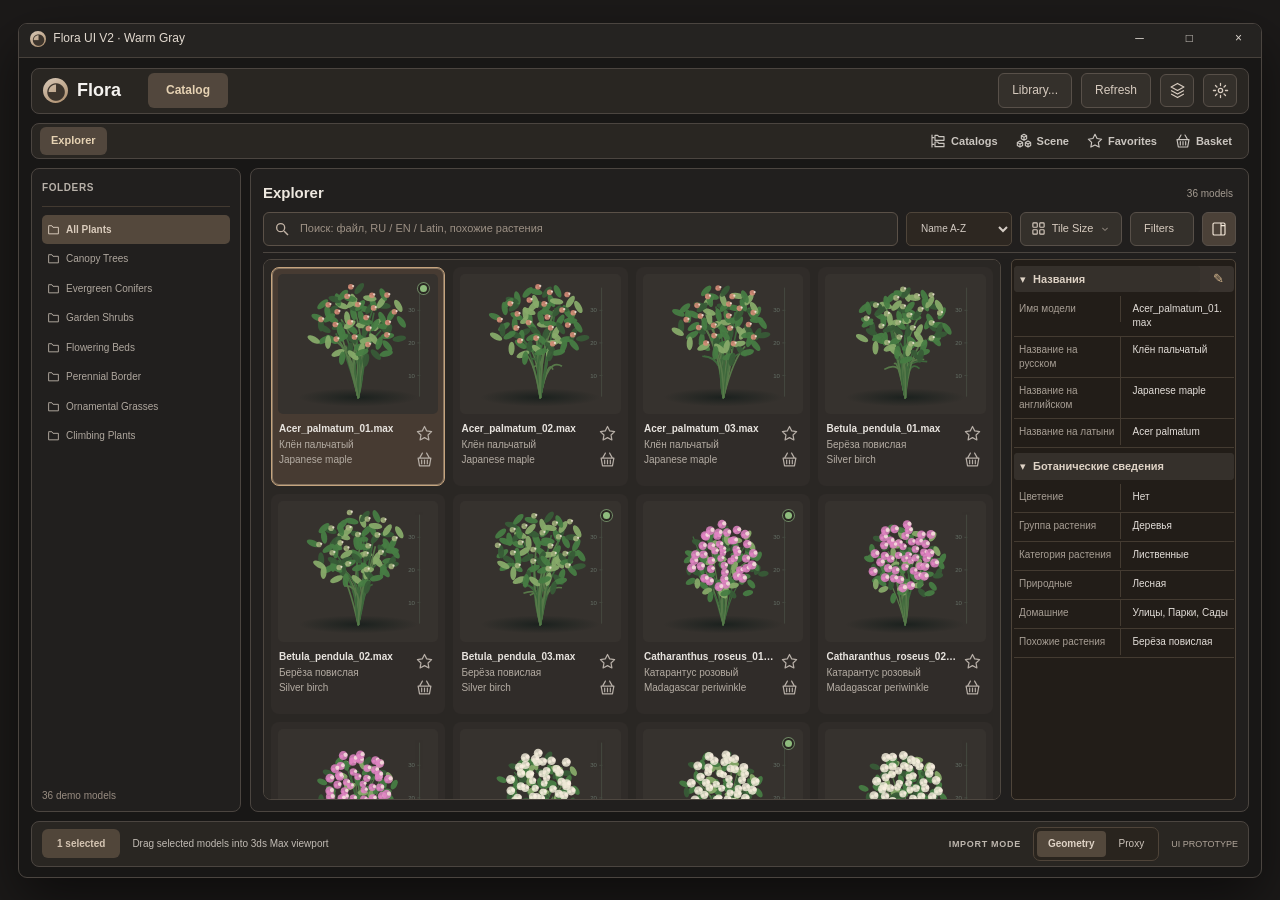
==== flora-ui-warm/index.html @ eb8bcc70 "feat(ui): add separate warm graphite Flora UI mockup" ====
<!doctype html>
<html lang="ru">
<head>
  <meta charset="utf-8">
  <meta name="viewport" content="width=device-width, initial-scale=1">
  <title>Flora UI - Warm Gray</title>
  <meta name="description" content="Flora UI warm graphite and soft taupe theme prototype">
  <link rel="stylesheet" href="./styles.css">
  <script src="./app.js" defer></script>
</head>
<body>
<div class="stage">
  <div class="desktop-window" id="floraApp">
    <div class="os-bar"><span class="logo logo-mini" aria-hidden="true">◕</span> Flora UI V2 · Warm Gray <span class="os-actions">─ &nbsp; □ &nbsp; ×</span></div>
    <div class="application">
      <header class="top-header">
        <span class="logo" aria-hidden="true">◕</span><strong class="brand-title">Flora</strong>
        <nav class="workspace-nav" aria-label="Application workspace">
          <button type="button" class="workspace-tab active" data-workspace="catalog">Catalog</button>
        </nav>
        <span class="fill"></span>
        <button class="toolbar-button" type="button" id="libraryButton">Library...</button>
        <button class="toolbar-button" type="button" id="refreshButton">Refresh</button>
        <a href="./material-manager.html" target="flora-material-manager" title="Material Manager - open separate window" aria-label="Open Material Manager" class="toolbar-button icon-button manager-link" id="managerButton">
          <svg viewBox="0 0 24 24" width="17" height="17" fill="none" stroke="currentColor" stroke-width="1.7" stroke-linejoin="round"><path d="m12 2 9 5-9 5-9-5zM3 12l9 5 9-5M3 17l9 5 9-5"/></svg>
        </a>
        <button class="toolbar-button icon-button" type="button" title="Settings" aria-label="Open settings" id="settingsButton">
          <svg viewBox="0 0 24 24" width="17" height="17" fill="none" stroke="currentColor" stroke-width="1.8" stroke-linecap="round"><circle cx="12" cy="12" r="3"/><path d="M12 2v3m0 14v3M2 12h3m14 0h3M4.9 4.9 7 7m10 10 2.1 2.1M19.1 4.9 17 7M7 17l-2.1 2.1"/></svg>
        </button>
        <span class="app-version">3ds Max 2026 · Corona 14</span>
      </header>

      <section id="catalogWorkspace" class="workspace-container">
        <nav class="catalog-nav" aria-label="Разделы библиотеки">
 <div id="catalogTabs" class="catalog-tabs"></div><span class="fill"></span>
 <div class="catalog-actions" aria-label="Разделы Flora">
 <div class="catalogs-dropdown" id="catalogsDropdown"><button type="button" class="catalog-tab icon-nav catalogs-trigger" id="catalogsButton" title="Catalogs" aria-label="Catalogs" aria-expanded="false" aria-haspopup="true"><svg viewBox="0 0 24 24" aria-hidden="true"><path d="M3 3v18M3 7h3M3 17h3"/><path d="M7.5 3.5h4l1.8 2H21v5.5H7.5z"/><path d="M7.5 13.5h4l1.8 2H21v5H7.5z"/></svg><span class="nav-label">Catalogs</span></button><div id="catalogsMenu" class="catalogs-menu" hidden role="menu"></div></div>
 <button type="button" class="catalog-tab icon-nav" data-catalog="scene" title="Scene" aria-label="Scene"><svg viewBox="0 0 24 24" aria-hidden="true"><path d="m12 2 4 2.25v4.5L12 11 8 8.75v-4.5L12 2Z M8 4.25 12 6.5l4-2.25 M12 6.5V11"/><path d="m6 12 4 2.25v4.5L6 21l-4-2.25v-4.5L6 12Z M2 14.25 6 16.5l4-2.25 M6 16.5V21"/><path d="m18 12 4 2.25v4.5L18 21l-4-2.25v-4.5L18 12Z M14 14.25l4 2.25 4-2.25 M18 16.5V21"/></svg><span class="nav-label">Scene</span></button>
 <button type="button" class="catalog-tab icon-nav" data-catalog="favorites" title="Favorites" aria-label="Favorites"><svg viewBox="0 0 24 24" aria-hidden="true"><path d="m12 2 3.1 6.28 6.94 1.01-5.02 4.9 1.18 6.92L12 17.84l-6.2 3.27 1.18-6.92-5.02-4.9 6.94-1.01z"/></svg><span class="nav-label">Favorites</span></button>
 <button type="button" class="catalog-tab icon-nav" data-catalog="basket" title="Basket" aria-label="Basket"><svg viewBox="0 0 24 24" aria-hidden="true"><path d="m5 10 4-7m10 7-4-7M3 10h18l-2 11H5L3 10Z"/><path d="M8 13v5m4-5v5m4-5v5"/></svg><span class="nav-label">Basket</span><span id="navBasketCount" class="icon-count" hidden></span></button>
 </div></nav></nav>
        <main class="catalog-body" id="catalogBody">
          <aside class="sidebar">
            <div class="sidebar-heading" id="sidebarHeading">FOLDERS</div>
            <div id="sidebarContent" class="sidebar-content" role="tree"></div>
            <div id="sidebarFooter" class="sidebar-footer">36 demo models</div>
          </aside>
          <section class="library-area">
            <div class="content-heading"><div><h1 id="collectionTitle">Explorer</h1><p id="collectionPath" hidden></p></div><div class="content-actions"><button id="explorerInfoButton" type="button" class="toolbar-button" hidden>Import Descriptions</button><div id="explorerInfoStatus" class="explorer-info-status" hidden></div><div id="contentTag" class="content-tag" hidden>Curated collection · concept</div><span id="modelCount" class="model-count">36 models</span></div></div>
            <div id="collectionDescription" class="composition-intro" hidden></div>
            <div class="search-toolbar">
              <div class="search-holder"><svg viewBox="0 0 24 24" width="16" height="16" fill="none" stroke="currentColor" stroke-width="2"><circle cx="10" cy="10" r="6"/><path d="m15 15 6 6"/></svg><input id="modelSearch" type="search" placeholder="Поиск: файл, RU / EN / Latin, похожие растения" autocomplete="off" aria-label="Search plant models"></div>
              <select id="sortSelect" aria-label="Sort models"><option value="asc">Name A-Z</option><option value="desc">Name Z-A</option></select>
              <button type="button" class="toolbar-button tile-trigger" id="tileSizeButton" title="Tile Size" aria-label="Tile Size" aria-haspopup="dialog" aria-controls="tileSizePopover" aria-expanded="false"><svg viewBox="0 0 24 24" aria-hidden="true"><rect x="3" y="3" width="7" height="7" rx="1.2"/><rect x="14" y="3" width="7" height="7" rx="1.2"/><rect x="3" y="14" width="7" height="7" rx="1.2"/><rect x="14" y="14" width="7" height="7" rx="1.2"/></svg><span>Tile Size</span><svg viewBox="0 0 24 24" aria-hidden="true"><path d="m7 10 5 5 5-5"/></svg></button>
              <button id="filterButton" type="button" class="toolbar-button filter-trigger" aria-expanded="false">Filters <span id="filterCount"></span></button>
              <button id="propertyPanelButton" type="button" class="toolbar-button icon-button active" title="Show or hide Properties" aria-label="Show or hide Properties" aria-pressed="true"><svg viewBox="0 0 24 24" width="16" height="16" fill="none" stroke="currentColor" stroke-width="1.7"><rect x="3" y="3" width="18" height="18" rx="2"/><path d="M15 3v18M15 7h6"/></svg></button>
            </div>
            <div id="filterPanel" class="filter-panel" hidden aria-label="Фильтры растений">
              <div class="filter-header"><strong>Фильтры</strong><span id="filterPanelCount" class="filter-active-count" hidden></span><span class="fill"></span><button type="button" id="resetFilters" class="toolbar-button">Сбросить</button></div>
              <div id="filterScroll" class="filter-scroll" tabindex="0" aria-label="Прокручиваемые фильтры">
                <div class="filter-content">
                  <div class="filter-controls">
                    <label>Группа растения<select id="filterGroup"><option value="">Все группы</option></select></label>
                    <label>Категория растения<select id="filterCategory" disabled><option value="">Сначала выберите группу</option></select></label>
                    <fieldset class="filter-flowering"><legend>Цветение</legend><div class="filter-segments" id="filterFlowerSegments">
                      <button type="button" data-flowering="" class="active" aria-pressed="true">Все</button>
                      <button type="button" data-flowering="Да" aria-pressed="false">Да</button>
                      <button type="button" data-flowering="Нет" aria-pressed="false">Нет</button>
                    </div></fieldset>
                    <div class="filter-height"><div class="filter-field-label">Высота, см <small>позже</small></div><div class="filter-height-fields"><input id="filterMinHeight" type="number" min="0" placeholder="От" aria-label="Высота от" disabled><input id="filterMaxHeight" type="number" min="0" placeholder="До" aria-label="Высота до" disabled></div></div>
                  </div>
                  <section class="filter-environment" aria-label="Фильтрация по среде">
                    <div class="filter-section-heading"><strong>Среда</strong></div>
                    <div class="filter-environment-controls">
                      <label>Тип среды<select id="filterEnvironment">
                        <option value="">Все среды</option>
                        <option value="Природные">Природные</option>
                        <option value="Домашние">Домашние</option>
                      </select></label>
                      <label>Категория среды<select id="filterEnvironmentCategory" disabled>
                        <option value="">Сначала выберите тип среды</option>
                      </select></label>
                    </div>
                  </section>
                </div>
              </div>
            </div>
            <div class="results-shell" id="resultsShell">
              <div id="modelGrid" class="model-grid" role="list" aria-label="Plant models"></div>
              <aside id="propertiesPanel" class="properties-panel" aria-label="Properties">
                <div id="propertiesResize" class="properties-resize" role="separator" aria-label="Resize Properties" tabindex="0" aria-orientation="vertical"></div>
                <div id="propertyRows" class="property-rows"><p class="empty-property">Select a model or thematic collection to inspect its properties.</p></div>
              </aside>
            </div>
          </section>
        </main>
        <footer class="statusbar" id="catalogFooter">
          <span class="selected-pill" id="selectionCount">0 selected</span><span id="statusHint">Drag selected models into 3ds Max viewport</span>
          <span class="fill"></span><span class="footer-label">IMPORT MODE</span>
          <div class="segmented" id="proxyControls" role="group" aria-label="Import Mode"><button type="button" data-proxy="Geometry" class="active">Geometry</button><button type="button" data-proxy="Proxy">Proxy</button></div>
          <span class="prototype-note">UI PROTOTYPE</span>
        </footer>
      <section id="basketWorkspace" class="basket-workspace" hidden aria-labelledby="basketHeading">
        <div class="basket-top">
          <div>
            <div class="basket-eyebrow">FLORA / CATALOG</div>
            <h1 id="basketHeading">Import Basket <span id="basketCount" class="basket-heading-count">0 plants</span></h1>
            <p>Collect models from Explorer, Favorites and installed catalogs. Import uses the existing Flora workflow in 3ds Max.</p>
          </div>
          <button type="button" class="toolbar-button" id="basketClear">Clear Basket</button>
        </div>
        <div class="basket-toolbar">
          <div class="basket-toolbar-info"><strong id="basketSummary">0 models in basket</strong><span>Checked models will participate in the batch import</span></div>
          <button type="button" class="toolbar-button tile-trigger" id="basketTileSizeButton" title="Tile Size" aria-label="Tile Size" aria-haspopup="dialog" aria-controls="tileSizePopover" aria-expanded="false"><svg viewBox="0 0 24 24" aria-hidden="true"><rect x="3" y="3" width="7" height="7" rx="1.2"/><rect x="14" y="3" width="7" height="7" rx="1.2"/><rect x="3" y="14" width="7" height="7" rx="1.2"/><rect x="14" y="14" width="7" height="7" rx="1.2"/></svg><span>Tile Size</span><svg viewBox="0 0 24 24" aria-hidden="true"><path d="m7 10 5 5 5-5"/></svg></button>
        </div>
        <div id="basketGrid" class="basket-grid" role="list" aria-label="Models in import basket"></div>
        <footer class="statusbar basket-footer">
          <span class="selected-pill" id="basketSelectedCount">0 checked</span>
          <span class="basket-footer-hint">Merge or Corona Proxy · origin (0, 0, 0) · original source names</span>
          <span class="fill"></span>
          <span class="footer-label">IMPORT MODE</span><div class="segmented" id="basketProxyControls" role="group" aria-label="Basket Import Mode"><button type="button" data-proxy="Geometry" class="active">Geometry</button><button type="button" data-proxy="Proxy">Proxy</button></div>
          <span class="basket-demo-label">UI PROTOTYPE</span>
          <button id="basketImport" type="button" class="primary" disabled>Import</button>
        </footer>
      </section>
      </section>

    </div>
  </div>
</div>

<div id="modalBackdrop" class="modal-backdrop" hidden>
  <div class="modal" role="dialog" aria-modal="true" aria-labelledby="modalTitle">
    <div class="modal-header"><h2 id="modalTitle">Settings</h2><button type="button" id="closeModal" class="close-button" aria-label="Close">×</button></div>
    <div id="modalBody"></div>
    <div class="modal-footer"><button id="modalCancel" class="toolbar-button">Cancel</button><button id="modalConfirm" class="primary">Done</button></div>
  </div>
</div>

<div id="tileSizePopover" class="tile-size-popover" role="dialog" aria-label="Tile Size" hidden>
 <div class="tile-popover-heading"><label for="tileSize">Tile Size</label><output id="tileSizeValue" for="tileSize">176 px</output></div>
 <input id="tileSize" type="range" min="136" max="260" step="2" value="176" aria-label="Размер карточек, крайнее положение: Table View">
 <div class="tile-popover-hint">Последнее положение - Table View</div>
</div>
<div id="plantContextMenu" class="plant-context-menu" role="menu" hidden>
  <button type="button" id="contextAddBasket" role="menuitem">Add to Basket</button>
  <button type="button" id="contextSelectModel" role="menuitem">Select Model</button>
</div>
<div class="toast" id="toast" role="status" aria-live="polite" hidden></div>
</body>
</html>
---- flora-ui-warm/styles.css ----
:root{font-family:Inter,"Segoe UI",Arial,sans-serif;font-synthesis:none;color-scheme:dark;color:#e4dfd9;background:#252422;font-size:12px;--bg:#1a1918;--surface:#252321;--surface2:#2c2926;--surface3:#36312c;--border:#4b443e;--border2:#63584e;--text:#eee8e0;--muted:#b0a59a;--muted2:#887f76;--green:#d6b88f;--selected:#574a3d;--hover:#403832;--red:#df8d82;--amber:#d9bc90}
*{box-sizing:border-box}html,body{margin:0;min-height:100%;}button,input,select{font:inherit}button{cursor:pointer}button:focus-visible,input:focus-visible,select:focus-visible,a:focus-visible{outline:2px solid #d6b88f;outline-offset:2px}a{color:inherit;text-decoration:none}[hidden]{display:none!important}
.stage{min-height:100vh;display:flex;align-items:center;justify-content:center;padding:18px;background:#262524}.desktop-window{width:min(100%,1475px);height:min(93vh,940px);min-height:725px;border:1px solid #453f39;border-radius:9px;background:#171615;display:flex;flex-direction:column;overflow:hidden;box-shadow:0 22px 55px #0008}.os-bar{flex:0 0 34px;background:#2c2620;padding:7px 11px;color:#e7e4e1;border-bottom:1px solid #3b3631;font-size:12px}.logo{height:25px;width:25px;flex:0 0 25px;border-radius:50%;display:grid;place-items:center;background:linear-gradient(150deg,#d7c8b7,#ad8e6c);color:#3c342c;font-weight:900;font-size:23px;line-height:1}.logo-mini{display:inline-grid;width:16px;height:16px;font-size:15px;vertical-align:middle;margin-right:4px}.os-actions{float:right;letter-spacing:8px;color:#dbd5ce}
.application{flex:1;min-height:0;padding:10px 12px;display:flex;flex-direction:column;gap:9px}.top-header,.catalog-nav,.statusbar{border:1px solid var(--border);border-radius:8px;background:#272420;display:flex;align-items:center}.top-header{height:46px;flex:0 0 46px;padding:6px 11px;gap:9px}.brand-title{font-size:18px;color:#f4f2ef;font-weight:700}.workspace-nav{display:flex;align-items:center;gap:4px;margin-left:18px}.workspace-tab{border:1px solid transparent;color:#a89f95;padding:8px 17px;border-radius:6px;background:transparent;font-weight:600}.workspace-tab.active{background:#383028;color:#d2c2b0}.workspace-tab:hover{background:#443b32}.future-dot{display:inline-block;height:5px;width:5px;border-radius:50%;background:#b99f83;vertical-align:middle;margin-left:4px}.fill{flex:1}.toolbar-button{border:1px solid var(--border);border-radius:6px;background:#2c2620;color:#c8c2bb;padding:8px 13px;display:inline-flex;align-items:center;justify-content:center;gap:6px;white-space:nowrap}.toolbar-button:hover{background:#40382f;color:#ece5de}.icon-button{width:34px;height:33px;padding:6px}.manager-link{color:#d3c3b1}.toolbar-button.active{background:#453c32;color:#d5c6b5}.app-version{font-size:10px;color:#988c81;white-space:nowrap;margin-left:2px}
.workspace-container{display:flex;flex:1;flex-direction:column;min-height:0;gap:9px}.catalog-nav{flex:0 0 40px;padding:4px 8px;gap:6px}.catalog-tabs{display:flex;align-items:center;gap:4px;overflow-x:auto}.catalog-tab{border:0;background:transparent;color:#c4beb7;padding:9px 15px;border-radius:6px;white-space:nowrap}.catalog-tab.active{background:#574a3d;color:#e3d8cc;font-weight:700}.catalog-tab:hover{background:#433a31}.catalog-tab .catalog-close{margin-left:9px;color:#9c9186;font-size:11px}.catalog-body{display:grid;grid-template-columns:198px minmax(0,1fr);gap:9px;min-height:0;flex:1}.sidebar,.library-area{background:#221f1d;border:1px solid var(--border);border-radius:8px;min-height:0}.sidebar{display:flex;flex-direction:column;padding:13px 10px 10px;overflow:hidden}.sidebar-heading{font-size:10px;letter-spacing:.6px;font-weight:650;color:#b8b1a9;padding:0 0 13px;border-bottom:1px solid #433a31}.sidebar-content{overflow-y:auto;flex:1;min-height:0;padding:8px 0}.sidebar-footer{font-size:10px;color:#988c81;white-space:nowrap;text-overflow:ellipsis;overflow:hidden;padding-top:9px}.tree-item{background:transparent;border:0;width:100%;display:flex;align-items:center;gap:6px;text-align:left;padding:8px 5px;color:#afa79e;border-radius:5px;min-width:0}.tree-item .tree-name{min-width:0;overflow:hidden;white-space:nowrap;text-overflow:ellipsis;font-size:10px}.tree-item svg{flex:0 0 13px}.tree-item .twisty{color:#aaa197;width:9px;flex-shrink:0}.tree-item.active{background:#54483c;color:#d9cbbc;font-weight:700}.tree-item:hover{background:#3d352c}.tree-item.child{padding-left:19px}.tree-item.category{font-size:11px}.tree-item.category.child{padding-left:21px}.sidebar-section-button{width:100%;border:1px solid #544c44;background:#302a23;border-radius:5px;color:#d4c4b2;padding:8px 9px;margin:7px 0;text-align:left}.sidebar-section-button:hover{background:#463d33}
.library-area{min-width:0;display:flex;flex-direction:column;padding:14px 12px 11px;overflow:hidden;gap:10px}.content-heading{display:flex;align-items:center;justify-content:space-between;gap:15px}.content-heading h1{font-size:18px;color:var(--text);margin:0 0 5px;line-height:1.4}.content-heading p{font-size:10px;color:#9d9388;margin:0;overflow:hidden;white-space:nowrap;text-overflow:ellipsis}.content-tag{font-size:10px;border:1px solid #595149;color:#cbb8a3;background:#2d2721;padding:6px 10px;border-radius:5px;white-space:nowrap}
.search-toolbar{display:flex;gap:8px;align-items:center;padding-bottom:10px;border-bottom:1px solid #433a30}.search-holder{background:#2e2821;border:1px solid #51463a;border-radius:6px;display:flex;align-items:center;gap:8px;color:#918578;flex:1;padding:0 10px;min-width:0;height:36px}.search-holder input{background:transparent;border:0;outline:none;color:#e6e1dc;flex:1;width:100%;min-width:0;font-size:11px}.search-holder input::placeholder{color:#8c7f72}select,input[type=number]{border:1px solid #4f453a;background:#2d2721;color:#d4ccc4;border-radius:5px;padding:9px 10px;font-size:11px;outline:none}.search-toolbar select{width:130px;flex-shrink:0;height:36px}.model-count{font-size:10px;color:#aaa097;white-space:nowrap;padding:0 3px}
.results-shell{display:grid;grid-template-columns:minmax(0,1fr) 171px;gap:10px;min-height:0;flex:1}.model-grid{min-width:0;min-height:0;overflow-y:auto;padding:1px 5px 6px 1px;display:grid;grid-template-columns:repeat(auto-fill,minmax(155px,1fr));align-content:start;grid-auto-rows:max-content;gap:8px}.model-card{display:flex;flex-direction:column;min-width:0;background:#302c28;border:1px solid #4f4439;border-radius:8px;padding:6px;cursor:pointer;user-select:none}.model-card:hover{border-color:#93806b;background:#39322a}.model-card.selected{background:#483e34;border-color:#c0a88e;box-shadow:inset 0 0 0 1px #847360}.plant-image{width:100%;aspect-ratio:1.14;background:radial-gradient(ellipse at 48% 78%,#3a352f,#302d29 69%);border-radius:5px;overflow:hidden;display:flex;align-items:center;justify-content:center}.plant-image svg{height:100%;width:100%}.card-caption{display:flex;align-items:center;gap:3px;min-height:33px;padding:5px 1px 0}.card-name{font-size:10px;font-weight:650;color:#e8e4df;overflow:hidden;text-overflow:ellipsis;white-space:nowrap;flex:1}.star-button{border:0;background:none;color:#aaa197;padding:2px 3px;font-size:20px;line-height:1}.star-button:hover,.star-button.active{color:#cebba7}
.properties-panel{border-left:1px solid #443b32;padding:0 0 0 1px;min-width:0;overflow:auto}.property-rows{padding:7px}.property-row{display:flex;justify-content:space-between;gap:8px;font-size:10px;padding:7px 3px;border-bottom:1px solid #433a30}.property-row span:first-child{color:#9c9186}.property-row span:last-child{color:#e7ded5;text-align:right;overflow-wrap:anywhere}.empty-property{font-size:10px;color:#8a7e71;padding:5px 2px;line-height:1.7}
.statusbar{flex:0 0 41px;padding:5px 10px;gap:12px;font-size:10px;color:#c2bcb5}.selected-pill{background:#51463a;color:#d5c5b3;border-radius:6px;font-weight:750;padding:9px 15px;white-space:nowrap}.footer-label{font-size:9px;letter-spacing:.7px;color:#bdb6ae;font-weight:700}.segmented{border:1px solid #4f4439;border-radius:7px;background:#29241e;display:flex;gap:2px;padding:3px}.segmented button{background:transparent;color:#cec5bc;border:0;border-radius:4px;padding:6px 11px;font-size:10px}.segmented button.active{background:#53483c;color:#dfd3c6;font-weight:700}.ready{color:#c6b099;white-space:nowrap}.live-dot{display:inline-block;width:7px;height:7px;border-radius:50%;background:#c4ae96;box-shadow:0 0 6px #c6b0999a;margin-right:5px}
.empty-state{display:grid;place-items:center;color:#a79e94;min-height:240px;grid-column:1/-1;font-size:12px;text-align:center;padding:25px}
.primary{border:1px solid #7e6d5b;border-radius:6px;color:#eae2da;background:#51473e;font-weight:700;padding:10px 15px}.primary:hover{filter:brightness(1.14)}
.modal-backdrop{position:fixed;inset:0;background:#060504c7;display:grid;place-items:center;z-index:200;padding:15px}.modal{width:min(480px,95vw);max-height:85vh;overflow:auto;background:#241f1a;border:1px solid #7a6f64;border-radius:10px;box-shadow:0 22px 55px #000b;padding:19px;color:#e6e2dd}.modal-header{display:flex;justify-content:space-between;align-items:center;border-bottom:1px solid #584c3f;padding-bottom:13px}.modal-header h2{margin:0;font-size:17px}.close-button{border:0;color:#e8e4df;background:transparent;font-size:22px}.modal-body-section{padding:16px 0;border-bottom:1px solid #463d33}.modal-body-section h3{margin:0 0 11px;font-size:13px}.modal-body-section p{font-size:11px;color:#b3aba2;line-height:1.65}.modal-body-section label{display:flex;align-items:center;gap:10px;line-height:1.5}.modal-body-section input[type=checkbox]{accent-color:#c4ae97}.modal-body-section input:not([type=checkbox]),.modal-body-section select{width:100%;padding:10px;background:#312b24}.modal-footer{display:flex;justify-content:flex-end;gap:8px;padding-top:16px}.modal-meta{color:#a59583;display:block;margin-top:10px;font-size:10px}.toast{position:fixed;bottom:26px;right:24px;z-index:300;min-width:260px;max-width:420px;padding:12px 18px;color:#ebe4dc;background:#3e362d;border:1px solid #9c8a76;border-radius:8px;box-shadow:0 12px 28px #000a;font-size:12px}
::-webkit-scrollbar{width:8px;height:7px}::-webkit-scrollbar-track{background:#221d18}::-webkit-scrollbar-thumb{background:#645b52;border-radius:8px;border:1px solid #40382f}
@media(max-width:1100px){.model-grid{grid-template-columns:repeat(auto-fill,minmax(135px,1fr))}.results-shell{grid-template-columns:minmax(0,1fr) 125px}.catalog-body{grid-template-columns:160px minmax(0,1fr)}.app-version{font-size:9px}}
@media(max-width:790px){.stage{padding:0}.desktop-window{height:100vh;min-height:620px;border-radius:0}.application{padding:7px}.workspace-nav{margin-left:6px}.workspace-tab{padding:7px}.app-version{display:none}.top-header{gap:5px;padding:5px}.toolbar-button{padding:7px}.catalog-body{grid-template-columns:136px minmax(0,1fr);gap:6px}.results-shell{grid-template-columns:1fr}.properties-panel{display:none}.model-grid{grid-template-columns:repeat(auto-fill,minmax(135px,1fr))}.catalog-nav{padding:3px}.library-area{padding:10px}.future-label{white-space:normal}}
@media(max-width:540px){.sidebar{display:none}.catalog-body{grid-template-columns:1fr}.top-header .toolbar-button:not(.icon-button){font-size:0;width:33px;height:33px}.top-header #libraryButton:after{content:'L';font-size:12px}.top-header #refreshButton:after{content:'↻';font-size:15px}.statusbar #statusHint,.footer-label{display:none}.catalog-nav{gap:2px}.catalog-tab{padding:8px}.model-grid{grid-template-columns:repeat(2,minmax(0,1fr))}.model-count{display:none}.search-toolbar select{width:90px}.brand-title{font-size:15px}.workspace-tab{font-size:10px;padding:6px}}


/* Flora Import Basket - same flat surfaces and proportions as the Catalog. */
[hidden]{display:none!important}
.content-actions{display:flex;align-items:center;justify-content:flex-end;gap:8px;flex-wrap:wrap}
.explorer-info-status{font-size:9px;color:#b3a597;max-width:180px;overflow:hidden;text-overflow:ellipsis;white-space:nowrap}
.basket-tab-count{display:inline-grid;place-items:center;margin-left:7px;min-width:18px;height:18px;padding:0 4px;border-radius:4px;background:#42392f;color:#cfbda9;font-size:10px;font-weight:700}
.catalog-tab.active .basket-tab-count{background:#3c342c;color:#e8dfd6}
.model-card{position:relative}
.basket-add-button{position:absolute;top:12px;right:12px;z-index:1;width:27px;height:27px;display:grid;place-items:center;border:1px solid #6c6359;border-radius:5px;background:#352e26;color:#e2d7cc;cursor:pointer;opacity:0;transition:opacity .12s ease,background .12s ease}
.model-card:hover .basket-add-button,.model-card:focus-within .basket-add-button,.basket-add-button.is-added{opacity:1}
.basket-add-button:hover,.basket-add-button:focus-visible{background:#52473b;color:#f3efeb}
.basket-add-button.is-added{color:#ccb9a4}
.model-grid.list-view .basket-add-button{position:static;order:5;flex:0 0 27px;opacity:1;margin-left:3px}
.plant-context-menu{position:fixed;z-index:240;min-width:192px;padding:4px;border:1px solid #625950;border-radius:7px;background:#26211b;box-shadow:0 8px 20px #0007}
.plant-context-menu button{width:100%;border:0;background:transparent;color:#e7ddd3;text-align:left;padding:10px 12px;border-radius:4px;font-size:11px;cursor:pointer}
.plant-context-menu button:hover{background:#463c32}
.basket-workspace{display:flex;flex:1;flex-direction:column;min-height:0;gap:9px}
.basket-top{display:flex;align-items:center;justify-content:space-between;gap:14px;padding:17px 18px 15px;background:#221f1d;border:1px solid var(--border);border-radius:8px}
.basket-eyebrow{font-size:9px;letter-spacing:1.1px;color:#a79e94;margin-bottom:7px}
.basket-top h1{font-size:19px;font-weight:700;color:#e8e4e0;margin:0 0 5px}
.basket-heading-count{font-size:11px;font-weight:500;color:#b2a495;margin-left:9px}
.basket-top p{font-size:11px;color:#a79d93;margin:0;line-height:1.5}
.basket-toolbar{display:flex;align-items:center;justify-content:space-between;gap:15px;background:#201c17;border:1px solid var(--border);border-radius:8px;padding:11px 15px}
.basket-toolbar-info{display:flex;flex-direction:column;gap:3px}
.basket-toolbar-info strong{font-weight:650;font-size:12px;color:#e7ddd3}
.basket-toolbar-info span{font-size:10px;color:#a89e94}
.basket-size-control{display:flex;align-items:center;gap:11px;font-size:11px;color:#c2bcb5;white-space:nowrap}
.basket-size-control input[type=range]{width:130px;accent-color:#c2ab93;cursor:pointer}
.basket-size-control output{font-size:10px;color:#bfb3a7;min-width:39px;text-align:right}
.basket-grid{--basket-card-size:176px;flex:1;min-height:0;overflow:auto;align-content:start;display:grid;grid-template-columns:repeat(auto-fill,minmax(min(100%,var(--basket-card-size)),1fr));grid-auto-rows:max-content;gap:10px;padding:12px;background:#1f1b17;border:1px solid var(--border);border-radius:8px}
.basket-card{min-width:0;background:#302c28;border:1px solid #4f4439;border-radius:8px;padding:7px}
.basket-card:hover{border-color:#877b6f}
.basket-preview{position:relative;aspect-ratio:1.14;display:flex;align-items:center;justify-content:center;overflow:hidden;border-radius:5px;background:radial-gradient(ellipse at 48% 78%,#3a352f,#302d29 69%)}
.basket-preview svg{width:100%;height:100%}
.basket-check{position:absolute;top:7px;left:7px;display:flex;align-items:center;gap:4px;background:#29231ded;border:1px solid #5d554c;border-radius:5px;padding:5px 6px;color:#ece5dd;font-size:10px;cursor:pointer}
.basket-check input{width:14px;height:14px;margin:0;accent-color:#c2ab93}
.basket-remove{position:absolute;top:7px;right:7px;border:1px solid #615950;width:25px;height:25px;background:#29231de8;border-radius:5px;color:#c9bfb5;font-size:20px;line-height:18px;cursor:pointer}
.basket-remove:hover{background:#4a4035;color:#f1d7d1;border-color:#7e6d5b}
.basket-card-title{padding:8px 2px 0;color:#eae2d9;font-weight:650;font-size:10px;white-space:nowrap;overflow:hidden;text-overflow:ellipsis}
.basket-card-description{padding:4px 2px 3px;color:#a89f95;font-size:10px;white-space:nowrap;overflow:hidden;text-overflow:ellipsis}
.basket-empty{grid-column:1/-1;justify-self:center;align-self:center;max-width:390px;text-align:center;color:#ada49a;padding:40px 12px}
.basket-empty strong{font-size:16px;color:#dcd6cf}
.basket-empty p{font-size:11px;line-height:1.7}
.basket-footer{padding:8px 11px;min-height:49px;gap:10px}
.basket-footer-hint{font-size:10px;color:#aaa197}
.basket-demo-label{font-size:9px;color:#a39280;letter-spacing:.5px}
button:disabled{opacity:.43;cursor:not-allowed}
@media(max-width:790px){
 .basket-top{padding:13px}
 .basket-toolbar{flex-wrap:wrap}
 .basket-grid{grid-template-columns:repeat(auto-fill,minmax(min(100%,var(--basket-card-size)),1fr))}
 .basket-footer-hint{display:none}
}
@media(max-width:540px){
 .basket-size-control{width:100%;justify-content:space-between}
 .basket-size-control input[type=range]{width:95px}
 .basket-top h1{font-size:16px}
 .basket-demo-label{display:none}
 .content-actions{gap:4px}
 #explorerInfoButton{font-size:10px;padding:7px}
}


/* Flora UI v2 – new capabilities, original dark flat design language preserved. */
.catalog-nav{overflow:visible;position:relative;z-index:22}
.catalog-tabs{min-width:0;flex:0 1 auto}
.catalogs-dropdown{position:relative;flex:0 0 auto}
.catalogs-trigger{display:flex;align-items:center;gap:7px;border:1px solid transparent}
.catalogs-trigger.active{color:#dbcdbe;background:#574a3d}
.catalog-selected-name{font-size:9px;font-weight:500;color:#dbcdbe;max-width:115px;overflow:hidden;text-overflow:ellipsis;white-space:nowrap}
.catalogs-menu{position:absolute;top:calc(100% + 7px);left:0;width:232px;z-index:60;padding:5px;background:#27221d;border:1px solid #584c40;border-radius:8px;box-shadow:0 10px 24px #0008;max-height:min(390px,64vh);overflow-y:auto}
.catalog-menu-heading{font-size:9px;letter-spacing:.9px;color:#a69d93;padding:11px 10px 9px}
.catalog-menu-item,.catalog-menu-add{display:flex;align-items:center;gap:9px;width:100%;padding:10px 11px;border:0;border-radius:5px;background:transparent;color:#ccc7c1;text-align:left;font-size:11px}
.catalog-menu-item:hover,.catalog-menu-add:hover{background:#41382f}
.catalog-menu-item.active{background:#4e4439;color:#e5dcd2}
.catalog-menu-dot{width:8px;height:8px;border-radius:50%;background:#83776b;border:1px solid #b6a89a}
.catalog-menu-item.active .catalog-menu-dot{background:#cdbba7}
.catalog-menu-divider{height:1px;background:#4d4237;margin:5px 4px}
.catalog-menu-add{color:#d7c9b9;font-weight:650}
.catalog-tabs::-webkit-scrollbar{height:3px}
.theme-section{font-weight:650;color:#c7c1bb}
.theme-composition{padding-left:24px;color:#bbb4ac;min-height:30px}
.theme-composition-mark{color:#ad9e8d;font-size:13px;width:13px}
.theme-composition.active{color:#e8dfd5}
.role-heading{grid-column:1/-1;display:flex;align-items:center;gap:12px;font-size:10px;font-weight:700;letter-spacing:1px;color:#cec5bb;border-bottom:1px solid #4c4237;padding:12px 2px 9px;margin-top:7px}
.role-heading:first-child{margin-top:0}
.role-heading span{font-size:10px;font-weight:450;letter-spacing:0;color:#978c80}
.content-heading>div:first-child{flex:1;min-width:0}
.content-heading h1{white-space:normal;overflow-wrap:anywhere}
.content-heading p{white-space:nowrap;max-width:100%}
.content-actions{flex:0 0 auto;max-width:54%;min-width:0}

/* FloraAtlas filters: compact, width-responsive layout and independent vertical scroll. */
.filter-trigger{font-size:11px}
#filterCount{color:#dbcec0;font-weight:700}
.filter-panel{container-type:inline-size;display:flex;flex-direction:column;flex:0 1 auto;min-height:0;max-height:var(--filter-max-height,320px);overflow:hidden;border:1px solid #53483c;background:#29231d;border-radius:7px;padding:9px 10px 7px}
.filter-header{display:flex;flex:0 0 auto;align-items:center;gap:8px;min-height:28px;padding:0 0 7px}
.filter-header strong{font-size:11px;color:#ebe7e3}
.filter-header button{padding:5px 9px;font-size:10px}
.filter-active-count{background:#51463b;color:#daccbd;padding:3px 7px;border-radius:20px;font-size:10px;font-weight:700}
.filter-scroll{overflow-x:hidden;overflow-y:auto;overscroll-behavior:contain;scrollbar-gutter:stable;min-height:0;flex:1;outline-offset:-2px}
.filter-content{max-width:860px;padding:2px 6px 5px 0}
.filter-controls{display:grid;grid-template-columns:repeat(4,minmax(0,190px));gap:10px;margin-bottom:11px;max-width:820px}
.filter-controls label,.filter-height,.filter-flowering,.filter-environment-controls label{display:flex;flex-direction:column;gap:5px;min-width:0;color:#c8bdb2;font-size:10px}
.filter-controls select,.filter-controls input,.filter-environment-controls select{height:30px;min-width:0;width:100%;padding:5px 7px;background:#292521;border:1px solid #4f453a;color:#e0dbd5;border-radius:5px;font-size:10px}
.filter-controls input:disabled{opacity:.5;cursor:not-allowed}
.filter-flowering{border:0;padding:0;margin:0;min-inline-size:0}
.filter-flowering legend{margin:0 0 5px;padding:0;color:#c8bdb2;font-size:10px}
.filter-segments{display:flex;align-items:stretch;min-width:0;width:100%;background:#27221c;border:1px solid #52473b;border-radius:5px;padding:2px;gap:2px;height:30px}
.filter-segments button{flex:1;min-width:0;padding:3px 4px;border:1px solid transparent;background:transparent;color:#cdc8c2;border-radius:4px;font-size:10px}
.filter-segments button.active{border-color:#b4987b;background:#4a4036;color:#e0d4c7}
.filter-field-label{min-height:12px}
.filter-field-label small{font-size:9px;color:#a0958a;font-weight:400;margin-left:4px}
.filter-height-fields{display:flex;gap:5px;min-width:0}
.filter-height-fields input{width:50%}
.filter-environment{border-top:1px solid #4f453a;padding-top:11px}
.filter-section-heading{display:flex;align-items:center;gap:9px;margin-bottom:9px;color:#e4dfd9;font-size:11px}
.filter-environment-controls{display:grid;grid-template-columns:repeat(2,minmax(0,195px));gap:10px;max-width:400px}
.filter-controls select:disabled,.filter-environment-controls select:disabled{opacity:.48;cursor:not-allowed;background:#221d18;color:#a0958a}
@container (max-width:840px){.filter-controls{grid-template-columns:repeat(2,minmax(0,195px))}}
@container (max-width:470px){.filter-controls,.filter-environment-controls{grid-template-columns:minmax(0,1fr)}.filter-content{max-width:100%}}

/* Adjustable Properties without adding material depth to buttons. */
.results-shell{grid-template-columns:minmax(0,1fr) var(--properties-width,240px);min-width:0}
.properties-panel{position:relative;min-width:170px;display:flex;flex-direction:column;overflow:hidden}
.properties-resize{position:absolute;z-index:9;width:10px;left:0;top:0;bottom:0;cursor:col-resize;touch-action:none;transform:translateX(-4px)}
.properties-resize:hover,.properties-resize:focus-visible{background:#a9998844;outline:none}
.property-rows{overflow:auto;min-height:0;flex:1;padding:0 7px 9px}
.property-group{margin-bottom:7px}
.property-group-title{display:flex;align-items:center;gap:7px;width:100%;text-align:left;border:0;background:#35302b;color:#d8cabb;font-weight:700;font-size:10px;border-radius:4px;padding:9px 6px;margin-bottom:4px}
.property-group-title:hover{background:#443b31}
.property-row{display:grid;grid-template-columns:minmax(0,41%) minmax(0,1fr);gap:6px;align-items:start;line-height:1.5;padding:7px 5px;min-height:26px}
.property-row>span{overflow-wrap:anywhere;white-space:normal;min-width:0}
.property-row>span:first-child{color:#a1978d}
.property-row>span:last-child{color:#d5cdc5;text-align:left}
.property-missing{font-style:normal;color:#93877a}
.property-tags{display:flex;flex-wrap:wrap;gap:4px}
.property-tag{padding:3px 5px;border:1px solid #5f5244;color:#d5c5b3;background:#373028;border-radius:4px;font-size:9px;max-width:100%;overflow-wrap:anywhere}
.property-special{padding:7px 4px}
.property-special-name{font-size:10px;color:#cdc3b9;font-weight:650;margin:0 0 8px}
.similar-plant-block{display:flex;flex-direction:column;gap:6px}
.similar-plant-item{width:100%;background:#322c25;border:1px solid #564a3e;display:flex;align-items:center;text-align:left;border-radius:5px;color:#d6cec6;gap:8px;padding:5px;font-size:10px;min-width:0}
.similar-plant-item:hover{background:#483e34}
.similar-plant-item svg{width:34px;height:35px;flex:0 0 34px;border-radius:4px;background:#37322d}
.similar-plant-item span{overflow-wrap:anywhere;min-width:0}
.property-hint{font-size:9px;color:#9a8f83;line-height:1.5;margin:7px 4px 11px}
.composition-properties .property-group-title{cursor:default}
@media(max-width:1100px){.results-shell{grid-template-columns:minmax(0,1fr) min(27%,var(--properties-width,240px))}}
@media(max-width:790px){
 .results-shell{grid-template-columns:1fr;grid-template-rows:minmax(200px,1fr) minmax(170px,220px)}
 .properties-panel{display:flex!important;min-width:0}
 .properties-resize{display:none}
 .model-grid{min-height:0}
 
 .catalog-selected-name{max-width:70px}
 .catalogs-menu{left:auto;right:0}
}
@media(max-width:540px){
 .catalog-tabs{gap:0}
 .catalog-tab{padding:7px 9px;font-size:10px}
 .catalogs-trigger{font-size:10px;gap:4px}
 .catalog-selected-name{display:none}
 
 
 
 .search-toolbar{flex-wrap:wrap}
 .search-holder{min-width:145px}
 
 .content-heading{align-items:flex-start;flex-wrap:wrap}
 .content-actions{max-width:100%}
}

.composition-intro{font-size:10px;color:#b7afa6;background:#2c2620;border:1px solid #4f453a;border-radius:6px;padding:8px 10px;line-height:1.5}
.composition-intro strong{color:#dfd3c6}
.composition-intro span{color:#a3998e}

.description-status{border:1px solid #5e5144;color:#d8cabb;background:#352e27;border-radius:5px;font-size:9px;line-height:1.4;padding:7px;margin:6px 0 11px}
.description-status.missing{border-color:#504942;color:#bbaea0;background:#2b2824}


/* Installed Flora 1.0.0.26 visual proportions (prototype only). */
.desktop-window{width:min(100%,1680px);height:min(95vh,1000px);min-height:400px}
.top-header .app-version{display:none}
.catalog-body{grid-template-columns:clamp(180px,16.4vw,235px) minmax(0,1fr)}
.library-area{padding:11px 10px 9px;gap:7px}
.content-heading h1{font-size:16px;margin:0 0 4px}
.content-actions{display:flex;align-items:center;gap:7px}
.model-count{font-size:10px;color:#a59c92;white-space:nowrap}
.search-toolbar{padding-bottom:2px;gap:6px}
.search-holder,.search-toolbar select{height:32px}
.search-toolbar select{width:106px}
.model-grid{grid-template-columns:repeat(auto-fill,minmax(min(100%,215px),1fr));gap:6px}
.results-shell{grid-template-columns:minmax(0,1fr) var(--properties-width,225px);gap:7px}
.properties-panel{border:1px solid #4f453a;border-radius:5px;background:#221d18;min-width:170px}
.property-rows{padding:0 1px 8px}
.property-group{margin-bottom:5px}
.property-group-title{padding:6px;color:#ded2c5}
.property-row{display:grid;grid-template-columns:minmax(0,49%) minmax(0,51%);gap:0;border-bottom:1px solid #443b31;padding:0;min-height:29px}
.property-row>span{padding:6px 5px;font-size:10px;line-height:1.35}
.property-row>span:first-child{border-right:1px solid #443b31;color:#a79e94}
.property-row>span:last-child{color:#e3ded9}
.property-row .property-tags{gap:3px}
.property-tag{border:0;background:transparent;font-size:10px;color:#e3ded9;padding:0}
.similar-plain{font-size:10px;color:#e5dbd1;line-height:1.4;overflow-wrap:anywhere}
.library-area.properties-hidden .results-shell{grid-template-columns:minmax(0,1fr)}
.library-area.properties-hidden .properties-panel{display:none}
@media (max-height:620px){.application{gap:5px}.top-header{height:38px;flex-basis:38px}.catalog-nav{flex-basis:34px}.library-area{gap:5px}.catalog-body{gap:6px}.statusbar{flex-basis:34px}}
@media(max-width:790px){.results-shell{grid-template-columns:minmax(0,1fr) var(--properties-width,225px);grid-template-rows:minmax(0,1fr)}}
@media(max-width:540px){.catalog-body{grid-template-columns:1fr}.sidebar{display:none}.results-shell{grid-template-columns:minmax(0,1fr) 170px}.model-grid{grid-template-columns:repeat(auto-fill,minmax(min(100%,165px),1fr))}}

/* Flora UI V2: shared card scale, nine-column Table View and fixed Properties. */
.tile-size-control{display:flex;align-items:center;gap:6px;white-space:nowrap;color:#c0b5a9;font-size:10px;min-width:150px}
.tile-size-control input[type=range]{width:83px;min-width:42px;accent-color:#d6b88f;cursor:pointer}
.tile-size-control output{min-width:36px;font-size:10px;text-align:right;color:#dccfc2}
.model-grid{grid-template-columns:repeat(auto-fill,minmax(176px,1fr));gap:6px;overflow:auto;align-content:start}
.model-card{min-width:0;align-self:start}
.card-caption{min-height:29px}
.card-secondary{display:block;max-width:100%;padding:1px 2px 3px;color:#b0a79e;font-size:10px;line-height:1.3;white-space:nowrap;overflow:hidden;text-overflow:ellipsis}
.model-grid.table-mode{display:block;overflow:auto;padding:0;background:#211d18;border:1px solid #4f4439;border-radius:5px}
.flora-table{table-layout:fixed;border-collapse:collapse;font-size:10px;min-width:100%;color:#e5dbd1}
.flora-table th,.flora-table td{position:relative;border-bottom:1px solid #493f35;border-right:1px solid #40382f;padding:8px 9px;text-align:left;overflow:hidden;text-overflow:ellipsis;white-space:nowrap}
.flora-table th{position:sticky;top:0;z-index:3;background:#342d26;color:#cdc4bb;padding:0}
.flora-table th>button{display:block;width:100%;min-height:33px;padding:8px 12px 8px 8px;text-align:left;color:inherit;border:0;background:transparent;cursor:pointer;white-space:nowrap;overflow:hidden;text-overflow:ellipsis}
.flora-table th>button:hover{background:#433a31}
.flora-table tbody tr{cursor:pointer}
.flora-table tbody tr:hover{background:#393129}
.flora-table tbody tr.selected{background:#4f453a;outline:1px solid #b39677;outline-offset:-1px}
.flora-table td:first-child{color:#ece5dd;font-weight:650}
.flora-table td .table-cell-value{display:block;overflow:hidden;text-overflow:ellipsis;white-space:nowrap}
.flora-table td:first-child .table-cell-value{padding-right:47px}
.table-actions{position:absolute;right:4px;top:2px;display:flex;align-items:center;gap:2px}
.table-actions button{border:0;background:transparent;color:#d3c3b1;font-size:14px;padding:5px;line-height:1}
.table-actions button:hover{color:#e9e0d7}
.table-resize{position:absolute;right:0;top:0;bottom:0;width:7px;cursor:col-resize;touch-action:none}
.table-resize:hover{background:#a1907da0}
.properties-panel .property-rows{padding-top:6px}
.settings-actions{display:flex;flex-wrap:wrap;gap:7px}
.settings-actions .toolbar-button{font-size:10px;padding:7px}
.danger-button{border-color:#796958;color:#e7cbc5}
.font-settings{margin-top:10px;color:#bfb3a7}
.basket-grid.basket-table-view{display:block;overflow:auto}
.basket-table{width:max-content}
.basket-table td label{display:flex;align-items:center;gap:7px;min-width:0}
.basket-table td label span{min-width:0;overflow:hidden;text-overflow:ellipsis}
.basket-table input{accent-color:#d6b88f}
.basket-remove-table{border:0;background:transparent;color:#d5bbb5;padding:1px 5px}
@media(max-width:1000px){.search-toolbar{flex-wrap:wrap}.tile-size-control{order:2;flex:1 1 135px}.search-holder{flex:2 1 220px}}
@media(max-width:600px){.tile-size-control{min-width:0;flex:1 1 130px}.model-grid:not(.table-mode){padding-right:3px}.flora-table{font-size:10px}}


/* Flora UI V2 | 20.10.2026 - flat, responsive workspace. */
.catalog-actions{display:flex;align-items:center;gap:5px;flex:0 0 auto}
.catalog-actions .catalog-tab.icon-nav{height:32px;width:36px;padding:6px;display:inline-flex;align-items:center;justify-content:center;position:relative;border:1px solid transparent;border-radius:6px}
.icon-nav svg{width:17px;height:17px;fill:none;stroke:currentColor;stroke-width:1.8;stroke-linecap:round;stroke-linejoin:round;flex-shrink:0}
.icon-nav:hover,.icon-nav:focus-visible{background:var(--hover)}
.icon-nav.active{background:var(--selected);border-color:var(--border2);color:var(--green)}
.icon-count{position:absolute;right:-4px;top:-4px;min-width:15px;height:15px;line-height:15px;background:var(--selected);border:1px solid var(--border2);font-size:9px;text-align:center;border-radius:8px}
.catalog-nav{min-width:0}.catalog-tabs{overflow:visible;flex:0 0 auto}
.catalog-nav .fill{min-width:4px}
.catalogs-trigger{gap:0}.catalogs-menu{right:0;left:auto;min-width:215px}
.filter-panel{background:#302c28;width:100%;max-width:none;min-width:0}
.filter-content{width:100%;max-width:none;min-width:0}
.filter-controls{grid-template-columns:repeat(4,minmax(0,1fr));max-width:none}
.filter-environment-controls{max-width:none}
.search-holder{min-width:0;flex:1 1 auto}
.results-shell{min-width:0}
.model-grid{border:1px solid var(--border);border-radius:8px;background:var(--surface);padding:7px;min-width:0}
.model-card{border:1px solid transparent}
.model-card.selected{border-color:var(--green)}
.plant-image,.basket-preview{background:#302d29}
.model-grid.table-mode{padding:0}
.scene-sidebar-note{padding:11px;color:var(--muted);line-height:1.6}
.scene-sidebar-note strong{color:var(--text);font-size:12px}.scene-sidebar-note p{margin:9px 0}
.scene-node-count{color:var(--green);font-size:10px;padding:4px 2px}
.missing-preview{color:var(--muted);font-size:11px;border:1px dashed var(--border2);padding:22px 10px;border-radius:6px}
.property-heading{display:flex;align-items:center;gap:3px;background:#35302b;border-radius:4px;margin-bottom:4px}
.property-heading .property-group-title{margin:0;flex:1;min-width:0}
.property-edit-actions{display:flex;align-items:center;gap:2px;padding:0 4px}
.property-edit-actions button{border:1px solid transparent;background:transparent;color:var(--green);font-size:13px;border-radius:4px;width:23px;height:23px;padding:0}
.property-edit-actions button:hover{border-color:var(--border2);background:var(--selected)}
.property-edit-field{min-width:0;width:100%;border:1px solid var(--border2);background:#292521;color:var(--text);border-radius:4px;padding:5px;font-size:10px}
.property-row:has(.property-edit-field){align-items:center}
.property-row:has(.property-edit-field)>span:first-child{flex:0 0 42%}
.property-row .property-edit-field{flex:1}
.prototype-note{font-size:9px;color:var(--muted);white-space:nowrap}
#basketProxyControls{flex-shrink:0}
.modal-body-section input:not([type="checkbox"]){max-width:100%;background:#292521;border:1px solid var(--border2);color:var(--text);border-radius:5px;padding:7px}
@container (max-width:660px){.filter-controls{grid-template-columns:repeat(2,minmax(0,1fr))}}
@container (max-width:360px){.filter-controls{grid-template-columns:minmax(0,1fr)}.filter-environment-controls{grid-template-columns:minmax(0,1fr)}}
@media(max-width:540px){.catalog-actions{gap:2px}.catalog-actions .catalog-tab.icon-nav{width:31px;height:31px}.catalog-tabs .catalog-tab{padding:8px 11px}.prototype-note{display:none}.basket-footer .footer-label{display:none}}


/* Flora UI V2 approved corrections | pass 2 */
/* Consistent navigation and spacing without changing the dark-green palette. */
:root{font-family:Inter,"Segoe UI",Arial,sans-serif}
button,input,select,textarea{font-family:inherit}
button,select,input{line-height:1.35}
.catalog-nav{flex:0 0 62px;min-height:62px;padding:5px 10px;gap:8px;align-items:center}
.catalog-tabs{align-items:center;flex:0 0 auto;overflow:visible}
.catalog-tabs .catalog-tab{min-height:32px;padding:7px 14px;font-size:11px;font-weight:650;line-height:1.2}
.catalog-actions{display:flex;align-items:center;justify-content:flex-end;gap:5px;min-width:0;flex:0 0 auto}
.catalogs-dropdown{flex:0 0 auto;position:relative}
.catalog-actions .catalog-tab.icon-nav{display:flex;flex-direction:column;align-items:center;justify-content:center;gap:3px;width:69px;height:52px;padding:5px 4px 4px;border-radius:6px;font-size:10px;font-weight:550;line-height:1.1;text-align:center;color:#cbc6c0;border:1px solid transparent;white-space:nowrap}
.catalog-actions .catalog-tab.icon-nav svg{width:21px;height:21px;fill:none;stroke:currentColor;stroke-width:1.7;stroke-linecap:round;stroke-linejoin:round;flex:none}
.catalog-actions .catalog-tab.icon-nav .nav-label{display:block;font-size:10px;line-height:12px;font-weight:550;letter-spacing:0}
.catalog-actions .catalog-tab.icon-nav:hover{background:var(--hover);color:var(--text)}
.catalog-actions .catalog-tab.icon-nav.active{background:var(--selected);border-color:var(--border2);color:#e8dfd6}
.catalog-actions .icon-count{right:1px;top:1px;font-weight:700}
.catalogs-menu{left:auto;right:0;top:calc(100% + 5px)}
/* Search and results separation. */
.library-area{padding:12px 12px 11px;gap:10px;min-width:0}
.content-heading{gap:12px;min-height:37px;align-items:center}
.content-heading h1{font-size:15px;line-height:1.3;margin:0 0 5px;font-weight:680}
.content-heading p{font-size:10px;line-height:1.4}
.content-actions{gap:8px}
.search-toolbar{display:flex;align-items:center;gap:8px;flex-wrap:wrap;padding:0 0 13px;margin:0 0 2px;border-bottom:1px solid var(--border);min-width:0}
.search-holder{height:34px;min-width:130px;flex:1 1 230px;padding:0 10px;gap:8px}
.search-holder input{font-size:11px}
.search-toolbar select{height:34px;flex:0 0 106px;font-size:10px}
.search-toolbar .toolbar-button{height:34px;flex-shrink:0;font-size:11px}
.search-toolbar .icon-button{min-width:34px}
/* Exactly one popup slider (two triggers never visible together). */
.tile-trigger{display:inline-flex;align-items:center;justify-content:center;gap:6px;min-width:102px;padding:5px 9px;white-space:nowrap;font-size:10px}
.tile-trigger svg{width:15px;height:15px;fill:none;stroke:currentColor;stroke-width:1.8;stroke-linecap:round;stroke-linejoin:round;flex:none}
.tile-trigger svg:last-child{width:12px;height:12px;opacity:.8}
.tile-trigger[aria-expanded="true"]{border-color:var(--green);background:var(--selected);color:var(--text)}
.tile-size-popover{position:fixed;left:0;top:0;z-index:310;width:232px;padding:13px 14px 11px;border:1px solid var(--border2);border-radius:8px;background:#302c28;box-shadow:0 10px 25px #0008}
.tile-popover-heading{display:flex;align-items:center;justify-content:space-between;gap:8px;font-size:11px;color:var(--text);font-weight:650}
.tile-popover-heading output{color:var(--green);font-variant-numeric:tabular-nums;white-space:nowrap}
.tile-size-popover input[type=range]{display:block;width:100%;margin:12px 0 8px;accent-color:var(--green);cursor:pointer}
.tile-popover-hint{font-size:10px;line-height:1.4;color:var(--muted)}
/* Card actions below preview; scene presence in previous + location only. */
.filter-panel{margin:0 0 2px;padding:10px 11px 8px}
.results-shell{gap:10px;min-height:0}
.model-grid{padding:7px;gap:8px}
.model-card{min-width:0;padding:6px;overflow:hidden}
.model-card .plant-image{position:relative;overflow:hidden}
.scene-presence-dot{position:absolute;top:9px;right:9px;display:block;width:11px;height:11px;border:2px solid #373028;border-radius:50%;background:#8ebc7d;box-shadow:0 0 0 1px #729268}
.card-details{display:grid;grid-template-columns:minmax(0,1fr) 25px;gap:4px;padding:7px 1px 1px;min-height:65px}
.card-copy{display:flex;flex-direction:column;min-width:0;min-height:0;gap:1px}
.card-copy .card-name{display:block;flex:none;font-size:10px;font-weight:680;line-height:16px;max-width:100%;white-space:nowrap;overflow:hidden;text-overflow:ellipsis}
.card-copy .card-secondary{display:block;min-height:14px;padding:0;color:#b4aca3;font-size:10px;font-weight:400;line-height:14px;white-space:nowrap;overflow:hidden;text-overflow:ellipsis}
.card-actions{display:flex;flex-direction:column;align-items:center;justify-content:flex-start;gap:1px;min-width:25px}
.card-actions button{display:flex;align-items:center;justify-content:center;width:25px;height:25px;padding:3px;border:0;border-radius:4px;background:transparent;color:#b6aea6;line-height:1;cursor:pointer}
.card-actions button svg{width:17px;height:17px;fill:none;stroke:currentColor;stroke-width:1.7;stroke-linecap:round;stroke-linejoin:round;pointer-events:none}
.card-actions .star-button.active{color:#cbb7a2}
.card-actions .card-basket-button.is-added{color:#cbb7a2}
.card-actions button:hover,.card-actions button:focus-visible{color:#ede6de;background:var(--hover)}
.scene-node-count{font-size:10px;line-height:14px;padding:0;white-space:nowrap;overflow:hidden;text-overflow:ellipsis}
.property-heading .property-group-title{font-size:11px;line-height:1.35}
.property-row{font-size:10px;line-height:1.4;gap:7px}
.property-row>span{line-height:1.4}
.basket-workspace{gap:11px}
.basket-toolbar{padding:11px 13px;min-height:56px;gap:12px}
.basket-toolbar-info{gap:4px}
.basket-toolbar .tile-trigger{height:34px;min-height:34px}
.basket-grid{gap:9px}
.basket-card-title{font-size:10px;line-height:1.45}
.model-grid.table-mode{padding:0}
@media(max-width:970px){.search-toolbar{gap:7px}.search-holder{flex:1 1 100%;min-width:0}.search-toolbar select{flex:1 1 120px}.catalog-actions .catalog-tab.icon-nav{width:64px}}
@media(max-width:600px){.catalog-nav{padding:5px 6px;gap:3px;flex-basis:59px;min-height:59px}.catalog-tabs .catalog-tab{padding:7px 10px;font-size:10px}.catalog-actions{gap:2px}.catalog-actions .catalog-tab.icon-nav{width:52px;height:48px;gap:1px;padding:5px 2px 3px}.catalog-actions .catalog-tab.icon-nav svg{width:19px;height:19px}.catalog-actions .catalog-tab.icon-nav .nav-label{font-size:9px;line-height:12px}.library-area{padding:10px;gap:9px}.search-toolbar{padding-bottom:12px}.search-holder{flex-basis:100%}.search-toolbar select{width:auto;flex:1 1 106px}.tile-trigger{min-width:90px;padding:5px 7px}}
@media(max-width:370px){.catalog-actions .catalog-tab.icon-nav{width:45px}.catalog-actions .catalog-tab.icon-nav .nav-label{font-size:8.5px}.catalog-tabs .catalog-tab{padding:7px 7px}.tile-trigger span{display:none}.tile-trigger{min-width:54px}}
@media(max-height:620px){.catalog-nav{flex-basis:56px;min-height:56px}.catalog-actions .catalog-tab.icon-nav{height:46px}.library-area{gap:8px}}


/* Compact Explorer, 36-model neutral demo library, Oct 20 2026. */
.catalog-nav{height:48px;flex:0 0 48px;min-height:48px;padding:3px 9px;align-items:center}
.catalog-actions .catalog-tab.icon-nav{height:40px;width:60px;gap:0;padding:2px 3px 1px;justify-content:center}
.catalog-actions .catalog-tab.icon-nav svg{width:18px;height:18px}
.catalog-actions .catalog-tab.icon-nav .nav-label{font-size:9px;line-height:12px;font-weight:550}
.catalog-actions .icon-count{right:0;top:0}
.catalog-tabs .catalog-tab{min-height:30px;padding:6px 12px}
.library-area{gap:6px}
.content-heading{min-height:25px;gap:8px}
.content-heading h1{font-size:15px;line-height:1.25;margin:0}
.content-heading p[hidden]{display:none!important}
.search-toolbar{padding-bottom:6px;margin-bottom:0}
.results-shell{gap:10px}
@media(max-width:600px){
.catalog-nav{height:46px;flex-basis:46px;min-height:46px;padding:3px 6px}
.catalog-actions .catalog-tab.icon-nav{height:38px;width:50px;gap:0}
.catalog-actions .catalog-tab.icon-nav svg{width:17px;height:17px}
.catalog-actions .catalog-tab.icon-nav .nav-label{font-size:8.5px;line-height:11px}
.library-area{gap:5px}.search-toolbar{padding-bottom:5px}
}
@media(max-width:370px){.catalog-actions .catalog-tab.icon-nav{width:44px}}
@media(max-height:620px){.catalog-nav{height:46px;flex-basis:46px;min-height:46px}.catalog-actions .catalog-tab.icon-nav{height:38px}}


/* Flora compact inline navigation - Oct 20 2026.
   One row: icon LEFT, label RIGHT, matching the original Favorites button. */
.catalog-nav{height:36px;flex:0 0 36px;min-height:36px;padding:3px 8px;gap:5px}
.catalog-nav .fill{min-width:0}
.catalog-actions{display:flex;align-items:center;gap:2px}
.catalog-actions .catalog-tab.icon-nav{
 display:inline-flex;flex-direction:row;align-items:center;justify-content:center;
 width:auto;min-width:0;height:28px;padding:4px 7px;gap:5px;
 border-radius:5px;font-size:11px;line-height:16px;white-space:nowrap;
}
.catalog-actions .catalog-tab.icon-nav svg{width:16px;height:16px;flex:0 0 16px}
.catalog-actions .catalog-tab.icon-nav .nav-label{
 display:inline-block;font-size:11px;font-weight:550;line-height:16px;white-space:nowrap;
}
.catalog-tabs .catalog-tab{min-height:28px;padding:5px 11px}
.catalog-actions .icon-count{top:-3px;right:-3px}
@media(max-width:600px){
 .catalog-nav{height:34px;flex-basis:34px;min-height:34px;padding:3px 5px;gap:2px}
 .catalog-actions{gap:1px}
 .catalog-actions .catalog-tab.icon-nav{height:26px;width:auto;padding:3px 5px;gap:3px;flex-direction:row}
 .catalog-actions .catalog-tab.icon-nav svg{width:14px;height:14px;flex-basis:14px}
 .catalog-actions .catalog-tab.icon-nav .nav-label{font-size:9.5px;line-height:14px}
 .catalog-tabs .catalog-tab{min-height:26px;padding:4px 8px}
}
@media(max-width:370px){
 .catalog-nav{overflow-x:auto}
 .catalog-actions .catalog-tab.icon-nav{width:auto;height:26px;padding:3px 4px;gap:2px}
 .catalog-actions .catalog-tab.icon-nav .nav-label{font-size:9px}
 .catalog-tabs .catalog-tab{padding:4px 6px}
}
@media(max-height:620px){
 .catalog-nav{height:34px;flex-basis:34px;min-height:34px}
 .catalog-actions .catalog-tab.icon-nav{height:26px;flex-direction:row;width:auto}
}

/* Warm Gray - independent Flora visual theme. Layout preserved. */
:root{color-scheme:dark;--bg:#191817;--surface:#242220;--surface2:#2d2a27;--surface3:#35312d;--border:#4b4540;--border2:#665c53;--text:#eee8e0;--muted:#b0a59a;--muted2:#898078;--green:#d6b88f;--selected:#574a3d;--hover:#403832;--red:#df8d82;--amber:#d9bc90}
body,.stage{background:#1c1a19;color:var(--text)}
.desktop-window{background:#181716;border-color:#4b4540}
.os-bar{background:#252321;color:#e2d9cf;border-bottom-color:#47413b}
.top-header,.catalog-nav,.statusbar{background:#292622;border-color:var(--border)}
.sidebar,.library-area{background:#211f1e;border-color:var(--border)}
.workspace-tab.active,.catalog-tab.active{background:#52473d;color:#e6d2b3}
.toolbar-button{background:#34302b;color:#d7cbbf;border-color:#585049}
.toolbar-button:hover,.toolbar-button.active{background:#4b4138;color:#f6eadb}
.search-holder{background:#2c2926;border-color:#5b5148;color:#c2b3a5}
.search-holder input{color:#ebe4dc}
.search-holder input::placeholder{color:#9d9185}
.model-grid{background:#2a2724;border-color:#4e4740}
.model-card{background:#302c29}
.model-card:hover{background:#3d3630;border-color:#8c7660}
.model-card.selected{background:#473b32;border-color:#c6a47e}
.card-actions button:hover,.card-actions button:focus-visible{color:#f1dac0}
.card-actions .star-button.active,.card-actions .card-basket-button.is-added{color:#deb98b}
.plant-image,.basket-preview{background:#36322e}
.property-heading{background:#39332e}
.tile-size-popover{background:#322d29;border-color:#746557}
.tile-popover-heading output{color:#e1c3a0}
/* Keep Scene presence green as a semantic signal. */
.scene-presence-dot{background:#8ebc7d;border-color:#292822;box-shadow:0 0 0 1px #708965}
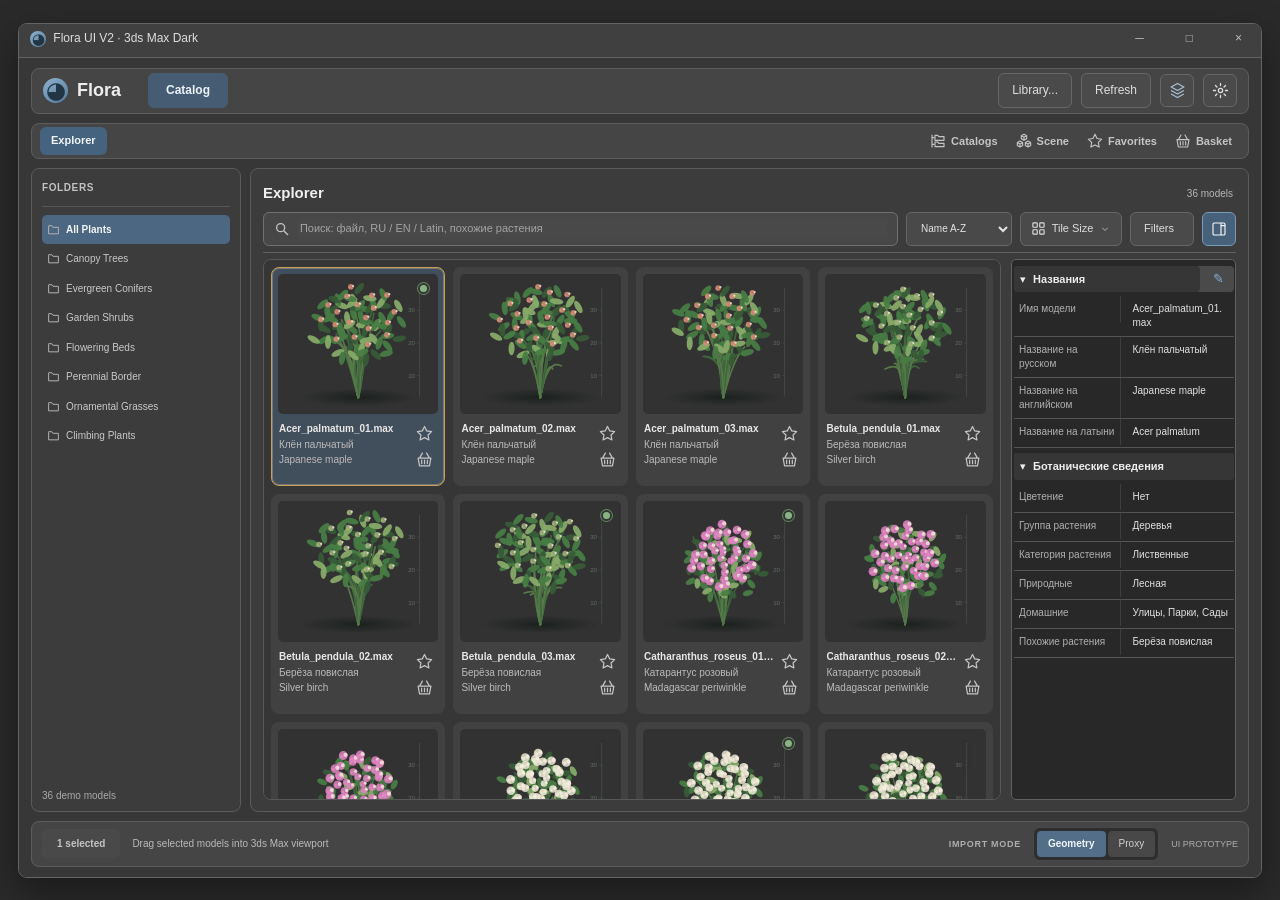
==== commit 03434fe5: "style(flora-ui-warm): adopt 3ds Max dark graphite interface palette" ====
--- a/flora-ui-warm/index.html
+++ b/flora-ui-warm/index.html
@@ -3,15 +3,15 @@
 <head>
   <meta charset="utf-8">
   <meta name="viewport" content="width=device-width, initial-scale=1">
-  <title>Flora UI - Warm Gray</title>
-  <meta name="description" content="Flora UI warm graphite and soft taupe theme prototype">
+  <title>Flora UI - 3ds Max Dark Theme</title>
+  <meta name="description" content="Flora UI 3ds Max inspired dark graphite user interface prototype">
   <link rel="stylesheet" href="./styles.css">
   <script src="./app.js" defer></script>
 </head>
 <body>
 <div class="stage">
   <div class="desktop-window" id="floraApp">
-    <div class="os-bar"><span class="logo logo-mini" aria-hidden="true">◕</span> Flora UI V2 · Warm Gray <span class="os-actions">─ &nbsp; □ &nbsp; ×</span></div>
+    <div class="os-bar"><span class="logo logo-mini" aria-hidden="true">◕</span> Flora UI V2 · 3ds Max Dark <span class="os-actions">─ &nbsp; □ &nbsp; ×</span></div>
     <div class="application">
       <header class="top-header">
         <span class="logo" aria-hidden="true">◕</span><strong class="brand-title">Flora</strong>
--- a/flora-ui-warm/styles.css
+++ b/flora-ui-warm/styles.css
@@ -1,17 +1,17 @@
-:root{font-family:Inter,"Segoe UI",Arial,sans-serif;font-synthesis:none;color-scheme:dark;color:#e4dfd9;background:#252422;font-size:12px;--bg:#1a1918;--surface:#252321;--surface2:#2c2926;--surface3:#36312c;--border:#4b443e;--border2:#63584e;--text:#eee8e0;--muted:#b0a59a;--muted2:#887f76;--green:#d6b88f;--selected:#574a3d;--hover:#403832;--red:#df8d82;--amber:#d9bc90}
-*{box-sizing:border-box}html,body{margin:0;min-height:100%;}button,input,select{font:inherit}button{cursor:pointer}button:focus-visible,input:focus-visible,select:focus-visible,a:focus-visible{outline:2px solid #d6b88f;outline-offset:2px}a{color:inherit;text-decoration:none}[hidden]{display:none!important}
-.stage{min-height:100vh;display:flex;align-items:center;justify-content:center;padding:18px;background:#262524}.desktop-window{width:min(100%,1475px);height:min(93vh,940px);min-height:725px;border:1px solid #453f39;border-radius:9px;background:#171615;display:flex;flex-direction:column;overflow:hidden;box-shadow:0 22px 55px #0008}.os-bar{flex:0 0 34px;background:#2c2620;padding:7px 11px;color:#e7e4e1;border-bottom:1px solid #3b3631;font-size:12px}.logo{height:25px;width:25px;flex:0 0 25px;border-radius:50%;display:grid;place-items:center;background:linear-gradient(150deg,#d7c8b7,#ad8e6c);color:#3c342c;font-weight:900;font-size:23px;line-height:1}.logo-mini{display:inline-grid;width:16px;height:16px;font-size:15px;vertical-align:middle;margin-right:4px}.os-actions{float:right;letter-spacing:8px;color:#dbd5ce}
-.application{flex:1;min-height:0;padding:10px 12px;display:flex;flex-direction:column;gap:9px}.top-header,.catalog-nav,.statusbar{border:1px solid var(--border);border-radius:8px;background:#272420;display:flex;align-items:center}.top-header{height:46px;flex:0 0 46px;padding:6px 11px;gap:9px}.brand-title{font-size:18px;color:#f4f2ef;font-weight:700}.workspace-nav{display:flex;align-items:center;gap:4px;margin-left:18px}.workspace-tab{border:1px solid transparent;color:#a89f95;padding:8px 17px;border-radius:6px;background:transparent;font-weight:600}.workspace-tab.active{background:#383028;color:#d2c2b0}.workspace-tab:hover{background:#443b32}.future-dot{display:inline-block;height:5px;width:5px;border-radius:50%;background:#b99f83;vertical-align:middle;margin-left:4px}.fill{flex:1}.toolbar-button{border:1px solid var(--border);border-radius:6px;background:#2c2620;color:#c8c2bb;padding:8px 13px;display:inline-flex;align-items:center;justify-content:center;gap:6px;white-space:nowrap}.toolbar-button:hover{background:#40382f;color:#ece5de}.icon-button{width:34px;height:33px;padding:6px}.manager-link{color:#d3c3b1}.toolbar-button.active{background:#453c32;color:#d5c6b5}.app-version{font-size:10px;color:#988c81;white-space:nowrap;margin-left:2px}
-.workspace-container{display:flex;flex:1;flex-direction:column;min-height:0;gap:9px}.catalog-nav{flex:0 0 40px;padding:4px 8px;gap:6px}.catalog-tabs{display:flex;align-items:center;gap:4px;overflow-x:auto}.catalog-tab{border:0;background:transparent;color:#c4beb7;padding:9px 15px;border-radius:6px;white-space:nowrap}.catalog-tab.active{background:#574a3d;color:#e3d8cc;font-weight:700}.catalog-tab:hover{background:#433a31}.catalog-tab .catalog-close{margin-left:9px;color:#9c9186;font-size:11px}.catalog-body{display:grid;grid-template-columns:198px minmax(0,1fr);gap:9px;min-height:0;flex:1}.sidebar,.library-area{background:#221f1d;border:1px solid var(--border);border-radius:8px;min-height:0}.sidebar{display:flex;flex-direction:column;padding:13px 10px 10px;overflow:hidden}.sidebar-heading{font-size:10px;letter-spacing:.6px;font-weight:650;color:#b8b1a9;padding:0 0 13px;border-bottom:1px solid #433a31}.sidebar-content{overflow-y:auto;flex:1;min-height:0;padding:8px 0}.sidebar-footer{font-size:10px;color:#988c81;white-space:nowrap;text-overflow:ellipsis;overflow:hidden;padding-top:9px}.tree-item{background:transparent;border:0;width:100%;display:flex;align-items:center;gap:6px;text-align:left;padding:8px 5px;color:#afa79e;border-radius:5px;min-width:0}.tree-item .tree-name{min-width:0;overflow:hidden;white-space:nowrap;text-overflow:ellipsis;font-size:10px}.tree-item svg{flex:0 0 13px}.tree-item .twisty{color:#aaa197;width:9px;flex-shrink:0}.tree-item.active{background:#54483c;color:#d9cbbc;font-weight:700}.tree-item:hover{background:#3d352c}.tree-item.child{padding-left:19px}.tree-item.category{font-size:11px}.tree-item.category.child{padding-left:21px}.sidebar-section-button{width:100%;border:1px solid #544c44;background:#302a23;border-radius:5px;color:#d4c4b2;padding:8px 9px;margin:7px 0;text-align:left}.sidebar-section-button:hover{background:#463d33}
-.library-area{min-width:0;display:flex;flex-direction:column;padding:14px 12px 11px;overflow:hidden;gap:10px}.content-heading{display:flex;align-items:center;justify-content:space-between;gap:15px}.content-heading h1{font-size:18px;color:var(--text);margin:0 0 5px;line-height:1.4}.content-heading p{font-size:10px;color:#9d9388;margin:0;overflow:hidden;white-space:nowrap;text-overflow:ellipsis}.content-tag{font-size:10px;border:1px solid #595149;color:#cbb8a3;background:#2d2721;padding:6px 10px;border-radius:5px;white-space:nowrap}
-.search-toolbar{display:flex;gap:8px;align-items:center;padding-bottom:10px;border-bottom:1px solid #433a30}.search-holder{background:#2e2821;border:1px solid #51463a;border-radius:6px;display:flex;align-items:center;gap:8px;color:#918578;flex:1;padding:0 10px;min-width:0;height:36px}.search-holder input{background:transparent;border:0;outline:none;color:#e6e1dc;flex:1;width:100%;min-width:0;font-size:11px}.search-holder input::placeholder{color:#8c7f72}select,input[type=number]{border:1px solid #4f453a;background:#2d2721;color:#d4ccc4;border-radius:5px;padding:9px 10px;font-size:11px;outline:none}.search-toolbar select{width:130px;flex-shrink:0;height:36px}.model-count{font-size:10px;color:#aaa097;white-space:nowrap;padding:0 3px}
-.results-shell{display:grid;grid-template-columns:minmax(0,1fr) 171px;gap:10px;min-height:0;flex:1}.model-grid{min-width:0;min-height:0;overflow-y:auto;padding:1px 5px 6px 1px;display:grid;grid-template-columns:repeat(auto-fill,minmax(155px,1fr));align-content:start;grid-auto-rows:max-content;gap:8px}.model-card{display:flex;flex-direction:column;min-width:0;background:#302c28;border:1px solid #4f4439;border-radius:8px;padding:6px;cursor:pointer;user-select:none}.model-card:hover{border-color:#93806b;background:#39322a}.model-card.selected{background:#483e34;border-color:#c0a88e;box-shadow:inset 0 0 0 1px #847360}.plant-image{width:100%;aspect-ratio:1.14;background:radial-gradient(ellipse at 48% 78%,#3a352f,#302d29 69%);border-radius:5px;overflow:hidden;display:flex;align-items:center;justify-content:center}.plant-image svg{height:100%;width:100%}.card-caption{display:flex;align-items:center;gap:3px;min-height:33px;padding:5px 1px 0}.card-name{font-size:10px;font-weight:650;color:#e8e4df;overflow:hidden;text-overflow:ellipsis;white-space:nowrap;flex:1}.star-button{border:0;background:none;color:#aaa197;padding:2px 3px;font-size:20px;line-height:1}.star-button:hover,.star-button.active{color:#cebba7}
-.properties-panel{border-left:1px solid #443b32;padding:0 0 0 1px;min-width:0;overflow:auto}.property-rows{padding:7px}.property-row{display:flex;justify-content:space-between;gap:8px;font-size:10px;padding:7px 3px;border-bottom:1px solid #433a30}.property-row span:first-child{color:#9c9186}.property-row span:last-child{color:#e7ded5;text-align:right;overflow-wrap:anywhere}.empty-property{font-size:10px;color:#8a7e71;padding:5px 2px;line-height:1.7}
-.statusbar{flex:0 0 41px;padding:5px 10px;gap:12px;font-size:10px;color:#c2bcb5}.selected-pill{background:#51463a;color:#d5c5b3;border-radius:6px;font-weight:750;padding:9px 15px;white-space:nowrap}.footer-label{font-size:9px;letter-spacing:.7px;color:#bdb6ae;font-weight:700}.segmented{border:1px solid #4f4439;border-radius:7px;background:#29241e;display:flex;gap:2px;padding:3px}.segmented button{background:transparent;color:#cec5bc;border:0;border-radius:4px;padding:6px 11px;font-size:10px}.segmented button.active{background:#53483c;color:#dfd3c6;font-weight:700}.ready{color:#c6b099;white-space:nowrap}.live-dot{display:inline-block;width:7px;height:7px;border-radius:50%;background:#c4ae96;box-shadow:0 0 6px #c6b0999a;margin-right:5px}
-.empty-state{display:grid;place-items:center;color:#a79e94;min-height:240px;grid-column:1/-1;font-size:12px;text-align:center;padding:25px}
-.primary{border:1px solid #7e6d5b;border-radius:6px;color:#eae2da;background:#51473e;font-weight:700;padding:10px 15px}.primary:hover{filter:brightness(1.14)}
-.modal-backdrop{position:fixed;inset:0;background:#060504c7;display:grid;place-items:center;z-index:200;padding:15px}.modal{width:min(480px,95vw);max-height:85vh;overflow:auto;background:#241f1a;border:1px solid #7a6f64;border-radius:10px;box-shadow:0 22px 55px #000b;padding:19px;color:#e6e2dd}.modal-header{display:flex;justify-content:space-between;align-items:center;border-bottom:1px solid #584c3f;padding-bottom:13px}.modal-header h2{margin:0;font-size:17px}.close-button{border:0;color:#e8e4df;background:transparent;font-size:22px}.modal-body-section{padding:16px 0;border-bottom:1px solid #463d33}.modal-body-section h3{margin:0 0 11px;font-size:13px}.modal-body-section p{font-size:11px;color:#b3aba2;line-height:1.65}.modal-body-section label{display:flex;align-items:center;gap:10px;line-height:1.5}.modal-body-section input[type=checkbox]{accent-color:#c4ae97}.modal-body-section input:not([type=checkbox]),.modal-body-section select{width:100%;padding:10px;background:#312b24}.modal-footer{display:flex;justify-content:flex-end;gap:8px;padding-top:16px}.modal-meta{color:#a59583;display:block;margin-top:10px;font-size:10px}.toast{position:fixed;bottom:26px;right:24px;z-index:300;min-width:260px;max-width:420px;padding:12px 18px;color:#ebe4dc;background:#3e362d;border:1px solid #9c8a76;border-radius:8px;box-shadow:0 12px 28px #000a;font-size:12px}
-::-webkit-scrollbar{width:8px;height:7px}::-webkit-scrollbar-track{background:#221d18}::-webkit-scrollbar-thumb{background:#645b52;border-radius:8px;border:1px solid #40382f}
+:root{font-family:Inter,"Segoe UI",Arial,sans-serif;font-synthesis:none;color-scheme:dark;color:#dddddd;background:#2d2d2d;font-size:12px;--bg:#282828;--surface:#2d2d2d;--surface2:#313131;--surface3:#373737;--border:#474747;--border2:#5a5a5a;--text:#e5e5e5;--muted:#a6a6a6;--muted2:#818181;--green:#bababa;--selected:#4d4d4d;--hover:#3c3c3c;--red:#9d9d9d;--amber:#bdbdbd}
+*{box-sizing:border-box}html,body{margin:0;min-height:100%;}button,input,select{font:inherit}button{cursor:pointer}button:focus-visible,input:focus-visible,select:focus-visible,a:focus-visible{outline:2px solid #bababa;outline-offset:2px}a{color:inherit;text-decoration:none}[hidden]{display:none!important}
+.stage{min-height:100vh;display:flex;align-items:center;justify-content:center;padding:18px;background:#2e2e2e}.desktop-window{width:min(100%,1475px);height:min(93vh,940px);min-height:725px;border:1px solid #414141;border-radius:9px;background:#272727;display:flex;flex-direction:column;overflow:hidden;box-shadow:0 22px 55px #0008}.os-bar{flex:0 0 34px;background:#2f2f2f;padding:7px 11px;color:#e1e1e1;border-bottom:1px solid #3a3a3a;font-size:12px}.logo{height:25px;width:25px;flex:0 0 25px;border-radius:50%;display:grid;place-items:center;background:linear-gradient(150deg,#c8c8c8,#929292);color:#393939;font-weight:900;font-size:23px;line-height:1}.logo-mini{display:inline-grid;width:16px;height:16px;font-size:15px;vertical-align:middle;margin-right:4px}.os-actions{float:right;letter-spacing:8px;color:#d3d3d3}
+.application{flex:1;min-height:0;padding:10px 12px;display:flex;flex-direction:column;gap:9px}.top-header,.catalog-nav,.statusbar{border:1px solid var(--border);border-radius:8px;background:#2d2d2d;display:flex;align-items:center}.top-header{height:46px;flex:0 0 46px;padding:6px 11px;gap:9px}.brand-title{font-size:18px;color:#efefef;font-weight:700}.workspace-nav{display:flex;align-items:center;gap:4px;margin-left:18px}.workspace-tab{border:1px solid transparent;color:#a0a0a0;padding:8px 17px;border-radius:6px;background:transparent;font-weight:600}.workspace-tab.active{background:#363636;color:#c2c2c2}.workspace-tab:hover{background:#3e3e3e}.future-dot{display:inline-block;height:5px;width:5px;border-radius:50%;background:#a2a2a2;vertical-align:middle;margin-left:4px}.fill{flex:1}.toolbar-button{border:1px solid var(--border);border-radius:6px;background:#2f2f2f;color:#c1c1c1;padding:8px 13px;display:inline-flex;align-items:center;justify-content:center;gap:6px;white-space:nowrap}.toolbar-button:hover{background:#3c3c3c;color:#e3e3e3}.icon-button{width:34px;height:33px;padding:6px}.manager-link{color:#c3c3c3}.toolbar-button.active{background:#3f3f3f;color:#c6c6c6}.app-version{font-size:10px;color:#8e8e8e;white-space:nowrap;margin-left:2px}
+.workspace-container{display:flex;flex:1;flex-direction:column;min-height:0;gap:9px}.catalog-nav{flex:0 0 40px;padding:4px 8px;gap:6px}.catalog-tabs{display:flex;align-items:center;gap:4px;overflow-x:auto}.catalog-tab{border:0;background:transparent;color:#bdbdbd;padding:9px 15px;border-radius:6px;white-space:nowrap}.catalog-tab.active{background:#4d4d4d;color:#d7d7d7;font-weight:700}.catalog-tab:hover{background:#3d3d3d}.catalog-tab .catalog-close{margin-left:9px;color:#939393;font-size:11px}.catalog-body{display:grid;grid-template-columns:198px minmax(0,1fr);gap:9px;min-height:0;flex:1}.sidebar,.library-area{background:#282828;border:1px solid var(--border);border-radius:8px;min-height:0}.sidebar{display:flex;flex-direction:column;padding:13px 10px 10px;overflow:hidden}.sidebar-heading{font-size:10px;letter-spacing:.6px;font-weight:650;color:#b1b1b1;padding:0 0 13px;border-bottom:1px solid #3d3d3d}.sidebar-content{overflow-y:auto;flex:1;min-height:0;padding:8px 0}.sidebar-footer{font-size:10px;color:#8e8e8e;white-space:nowrap;text-overflow:ellipsis;overflow:hidden;padding-top:9px}.tree-item{background:transparent;border:0;width:100%;display:flex;align-items:center;gap:6px;text-align:left;padding:8px 5px;color:#a7a7a7;border-radius:5px;min-width:0}.tree-item .tree-name{min-width:0;overflow:hidden;white-space:nowrap;text-overflow:ellipsis;font-size:10px}.tree-item svg{flex:0 0 13px}.tree-item .twisty{color:#a2a2a2;width:9px;flex-shrink:0}.tree-item.active{background:#4b4b4b;color:#cbcbcb;font-weight:700}.tree-item:hover{background:#3a3a3a}.tree-item.child{padding-left:19px}.tree-item.category{font-size:11px}.tree-item.category.child{padding-left:21px}.sidebar-section-button{width:100%;border:1px solid #4e4e4e;background:#323232;border-radius:5px;color:#c4c4c4;padding:8px 9px;margin:7px 0;text-align:left}.sidebar-section-button:hover{background:#404040}
+.library-area{min-width:0;display:flex;flex-direction:column;padding:14px 12px 11px;overflow:hidden;gap:10px}.content-heading{display:flex;align-items:center;justify-content:space-between;gap:15px}.content-heading h1{font-size:18px;color:var(--text);margin:0 0 5px;line-height:1.4}.content-heading p{font-size:10px;color:#949494;margin:0;overflow:hidden;white-space:nowrap;text-overflow:ellipsis}.content-tag{font-size:10px;border:1px solid #535353;color:#b9b9b9;background:#303030;padding:6px 10px;border-radius:5px;white-space:nowrap}
+.search-toolbar{display:flex;gap:8px;align-items:center;padding-bottom:10px;border-bottom:1px solid #3d3d3d}.search-holder{background:#313131;border:1px solid #494949;border-radius:6px;display:flex;align-items:center;gap:8px;color:#878787;flex:1;padding:0 10px;min-width:0;height:36px}.search-holder input{background:transparent;border:0;outline:none;color:#dfdfdf;flex:1;width:100%;min-width:0;font-size:11px}.search-holder input::placeholder{color:#828282}select,input[type=number]{border:1px solid #484848;background:#303030;color:#cbcbcb;border-radius:5px;padding:9px 10px;font-size:11px;outline:none}.search-toolbar select{width:130px;flex-shrink:0;height:36px}.model-count{font-size:10px;color:#a1a1a1;white-space:nowrap;padding:0 3px}
+.results-shell{display:grid;grid-template-columns:minmax(0,1fr) 171px;gap:10px;min-height:0;flex:1}.model-grid{min-width:0;min-height:0;overflow-y:auto;padding:1px 5px 6px 1px;display:grid;grid-template-columns:repeat(auto-fill,minmax(155px,1fr));align-content:start;grid-auto-rows:max-content;gap:8px}.model-card{display:flex;flex-direction:column;min-width:0;background:#333333;border:1px solid #484848;border-radius:8px;padding:6px;cursor:pointer;user-select:none}.model-card:hover{border-color:#838383;background:#383838}.model-card.selected{background:#404040;border-color:#aaaaaa;box-shadow:inset 0 0 0 1px #777777}.plant-image{width:100%;aspect-ratio:1.14;background:radial-gradient(ellipse at 48% 78%,#3a3a3a,#343434 69%);border-radius:5px;overflow:hidden;display:flex;align-items:center;justify-content:center}.plant-image svg{height:100%;width:100%}.card-caption{display:flex;align-items:center;gap:3px;min-height:33px;padding:5px 1px 0}.card-name{font-size:10px;font-weight:650;color:#e1e1e1;overflow:hidden;text-overflow:ellipsis;white-space:nowrap;flex:1}.star-button{border:0;background:none;color:#a2a2a2;padding:2px 3px;font-size:20px;line-height:1}.star-button:hover,.star-button.active{color:#bcbcbc}
+.properties-panel{border-left:1px solid #3e3e3e;padding:0 0 0 1px;min-width:0;overflow:auto}.property-rows{padding:7px}.property-row{display:flex;justify-content:space-between;gap:8px;font-size:10px;padding:7px 3px;border-bottom:1px solid #3d3d3d}.property-row span:first-child{color:#939393}.property-row span:last-child{color:#dcdcdc;text-align:right;overflow-wrap:anywhere}.empty-property{font-size:10px;color:#818181;padding:5px 2px;line-height:1.7}
+.statusbar{flex:0 0 41px;padding:5px 10px;gap:12px;font-size:10px;color:#bbbbbb}.selected-pill{background:#494949;color:#c5c5c5;border-radius:6px;font-weight:750;padding:9px 15px;white-space:nowrap}.footer-label{font-size:9px;letter-spacing:.7px;color:#b6b6b6;font-weight:700}.segmented{border:1px solid #484848;border-radius:7px;background:#2e2e2e;display:flex;gap:2px;padding:3px}.segmented button{background:transparent;color:#c4c4c4;border:0;border-radius:4px;padding:6px 11px;font-size:10px}.segmented button.active{background:#4b4b4b;color:#d2d2d2;font-weight:700}.ready{color:#b2b2b2;white-space:nowrap}.live-dot{display:inline-block;width:7px;height:7px;border-radius:50%;background:#b0b0b0;box-shadow:0 0 6px #b2b2b29a;margin-right:5px}
+.empty-state{display:grid;place-items:center;color:#9f9f9f;min-height:240px;grid-column:1/-1;font-size:12px;text-align:center;padding:25px}
+.primary{border:1px solid #6d6d6d;border-radius:6px;color:#e0e0e0;background:#4a4a4a;font-weight:700;padding:10px 15px}.primary:hover{filter:brightness(1.14)}
+.modal-backdrop{position:fixed;inset:0;background:#262626c7;display:grid;place-items:center;z-index:200;padding:15px}.modal{width:min(480px,95vw);max-height:85vh;overflow:auto;background:#282828;border:1px solid #6e6e6e;border-radius:10px;box-shadow:0 22px 55px #000b;padding:19px;color:#dfdfdf}.modal-header{display:flex;justify-content:space-between;align-items:center;border-bottom:1px solid #4f4f4f;padding-bottom:13px}.modal-header h2{margin:0;font-size:17px}.close-button{border:0;color:#e1e1e1;background:transparent;font-size:22px}.modal-body-section{padding:16px 0;border-bottom:1px solid #404040}.modal-body-section h3{margin:0 0 11px;font-size:13px}.modal-body-section p{font-size:11px;color:#ababab;line-height:1.65}.modal-body-section label{display:flex;align-items:center;gap:10px;line-height:1.5}.modal-body-section input[type=checkbox]{accent-color:#b0b0b0}.modal-body-section input:not([type=checkbox]),.modal-body-section select{width:100%;padding:10px;background:#333333}.modal-footer{display:flex;justify-content:flex-end;gap:8px;padding-top:16px}.modal-meta{color:#979797;display:block;margin-top:10px;font-size:10px}.toast{position:fixed;bottom:26px;right:24px;z-index:300;min-width:260px;max-width:420px;padding:12px 18px;color:#e2e2e2;background:#3b3b3b;border:1px solid #8d8d8d;border-radius:8px;box-shadow:0 12px 28px #000a;font-size:12px}
+::-webkit-scrollbar{width:8px;height:7px}::-webkit-scrollbar-track{background:#282828}::-webkit-scrollbar-thumb{background:#5c5c5c;border-radius:8px;border:1px solid #3c3c3c}
 @media(max-width:1100px){.model-grid{grid-template-columns:repeat(auto-fill,minmax(135px,1fr))}.results-shell{grid-template-columns:minmax(0,1fr) 125px}.catalog-body{grid-template-columns:160px minmax(0,1fr)}.app-version{font-size:9px}}
 @media(max-width:790px){.stage{padding:0}.desktop-window{height:100vh;min-height:620px;border-radius:0}.application{padding:7px}.workspace-nav{margin-left:6px}.workspace-tab{padding:7px}.app-version{display:none}.top-header{gap:5px;padding:5px}.toolbar-button{padding:7px}.catalog-body{grid-template-columns:136px minmax(0,1fr);gap:6px}.results-shell{grid-template-columns:1fr}.properties-panel{display:none}.model-grid{grid-template-columns:repeat(auto-fill,minmax(135px,1fr))}.catalog-nav{padding:3px}.library-area{padding:10px}.future-label{white-space:normal}}
 @media(max-width:540px){.sidebar{display:none}.catalog-body{grid-template-columns:1fr}.top-header .toolbar-button:not(.icon-button){font-size:0;width:33px;height:33px}.top-header #libraryButton:after{content:'L';font-size:12px}.top-header #refreshButton:after{content:'↻';font-size:15px}.statusbar #statusHint,.footer-label{display:none}.catalog-nav{gap:2px}.catalog-tab{padding:8px}.model-grid{grid-template-columns:repeat(2,minmax(0,1fr))}.model-count{display:none}.search-toolbar select{width:90px}.brand-title{font-size:15px}.workspace-tab{font-size:10px;padding:6px}}
@@ -20,48 +20,48 @@
 /* Flora Import Basket - same flat surfaces and proportions as the Catalog. */
 [hidden]{display:none!important}
 .content-actions{display:flex;align-items:center;justify-content:flex-end;gap:8px;flex-wrap:wrap}
-.explorer-info-status{font-size:9px;color:#b3a597;max-width:180px;overflow:hidden;text-overflow:ellipsis;white-space:nowrap}
-.basket-tab-count{display:inline-grid;place-items:center;margin-left:7px;min-width:18px;height:18px;padding:0 4px;border-radius:4px;background:#42392f;color:#cfbda9;font-size:10px;font-weight:700}
-.catalog-tab.active .basket-tab-count{background:#3c342c;color:#e8dfd6}
+.explorer-info-status{font-size:9px;color:#a6a6a6;max-width:180px;overflow:hidden;text-overflow:ellipsis;white-space:nowrap}
+.basket-tab-count{display:inline-grid;place-items:center;margin-left:7px;min-width:18px;height:18px;padding:0 4px;border-radius:4px;background:#3d3d3d;color:#bebebe;font-size:10px;font-weight:700}
+.catalog-tab.active .basket-tab-count{background:#393939;color:#dddddd}
 .model-card{position:relative}
-.basket-add-button{position:absolute;top:12px;right:12px;z-index:1;width:27px;height:27px;display:grid;place-items:center;border:1px solid #6c6359;border-radius:5px;background:#352e26;color:#e2d7cc;cursor:pointer;opacity:0;transition:opacity .12s ease,background .12s ease}
+.basket-add-button{position:absolute;top:12px;right:12px;z-index:1;width:27px;height:27px;display:grid;place-items:center;border:1px solid #636363;border-radius:5px;background:#353535;color:#d6d6d6;cursor:pointer;opacity:0;transition:opacity .12s ease,background .12s ease}
 .model-card:hover .basket-add-button,.model-card:focus-within .basket-add-button,.basket-add-button.is-added{opacity:1}
-.basket-add-button:hover,.basket-add-button:focus-visible{background:#52473b;color:#f3efeb}
-.basket-add-button.is-added{color:#ccb9a4}
+.basket-add-button:hover,.basket-add-button:focus-visible{background:#4a4a4a;color:#ececec}
+.basket-add-button.is-added{color:#bababa}
 .model-grid.list-view .basket-add-button{position:static;order:5;flex:0 0 27px;opacity:1;margin-left:3px}
-.plant-context-menu{position:fixed;z-index:240;min-width:192px;padding:4px;border:1px solid #625950;border-radius:7px;background:#26211b;box-shadow:0 8px 20px #0007}
-.plant-context-menu button{width:100%;border:0;background:transparent;color:#e7ddd3;text-align:left;padding:10px 12px;border-radius:4px;font-size:11px;cursor:pointer}
-.plant-context-menu button:hover{background:#463c32}
+.plant-context-menu{position:fixed;z-index:240;min-width:192px;padding:4px;border:1px solid #5a5a5a;border-radius:7px;background:#282828;box-shadow:0 8px 20px #0007}
+.plant-context-menu button{width:100%;border:0;background:transparent;color:#dcdcdc;text-align:left;padding:10px 12px;border-radius:4px;font-size:11px;cursor:pointer}
+.plant-context-menu button:hover{background:#3f3f3f}
 .basket-workspace{display:flex;flex:1;flex-direction:column;min-height:0;gap:9px}
-.basket-top{display:flex;align-items:center;justify-content:space-between;gap:14px;padding:17px 18px 15px;background:#221f1d;border:1px solid var(--border);border-radius:8px}
-.basket-eyebrow{font-size:9px;letter-spacing:1.1px;color:#a79e94;margin-bottom:7px}
-.basket-top h1{font-size:19px;font-weight:700;color:#e8e4e0;margin:0 0 5px}
-.basket-heading-count{font-size:11px;font-weight:500;color:#b2a495;margin-left:9px}
-.basket-top p{font-size:11px;color:#a79d93;margin:0;line-height:1.5}
-.basket-toolbar{display:flex;align-items:center;justify-content:space-between;gap:15px;background:#201c17;border:1px solid var(--border);border-radius:8px;padding:11px 15px}
+.basket-top{display:flex;align-items:center;justify-content:space-between;gap:14px;padding:17px 18px 15px;background:#282828;border:1px solid var(--border);border-radius:8px}
+.basket-eyebrow{font-size:9px;letter-spacing:1.1px;color:#9f9f9f;margin-bottom:7px}
+.basket-top h1{font-size:19px;font-weight:700;color:#e1e1e1;margin:0 0 5px}
+.basket-heading-count{font-size:11px;font-weight:500;color:#a5a5a5;margin-left:9px}
+.basket-top p{font-size:11px;color:#9e9e9e;margin:0;line-height:1.5}
+.basket-toolbar{display:flex;align-items:center;justify-content:space-between;gap:15px;background:#282828;border:1px solid var(--border);border-radius:8px;padding:11px 15px}
 .basket-toolbar-info{display:flex;flex-direction:column;gap:3px}
-.basket-toolbar-info strong{font-weight:650;font-size:12px;color:#e7ddd3}
-.basket-toolbar-info span{font-size:10px;color:#a89e94}
-.basket-size-control{display:flex;align-items:center;gap:11px;font-size:11px;color:#c2bcb5;white-space:nowrap}
-.basket-size-control input[type=range]{width:130px;accent-color:#c2ab93;cursor:pointer}
-.basket-size-control output{font-size:10px;color:#bfb3a7;min-width:39px;text-align:right}
-.basket-grid{--basket-card-size:176px;flex:1;min-height:0;overflow:auto;align-content:start;display:grid;grid-template-columns:repeat(auto-fill,minmax(min(100%,var(--basket-card-size)),1fr));grid-auto-rows:max-content;gap:10px;padding:12px;background:#1f1b17;border:1px solid var(--border);border-radius:8px}
-.basket-card{min-width:0;background:#302c28;border:1px solid #4f4439;border-radius:8px;padding:7px}
-.basket-card:hover{border-color:#877b6f}
-.basket-preview{position:relative;aspect-ratio:1.14;display:flex;align-items:center;justify-content:center;overflow:hidden;border-radius:5px;background:radial-gradient(ellipse at 48% 78%,#3a352f,#302d29 69%)}
+.basket-toolbar-info strong{font-weight:650;font-size:12px;color:#dcdcdc}
+.basket-toolbar-info span{font-size:10px;color:#9f9f9f}
+.basket-size-control{display:flex;align-items:center;gap:11px;font-size:11px;color:#bbbbbb;white-space:nowrap}
+.basket-size-control input[type=range]{width:130px;accent-color:#adadad;cursor:pointer}
+.basket-size-control output{font-size:10px;color:#b3b3b3;min-width:39px;text-align:right}
+.basket-grid{--basket-card-size:176px;flex:1;min-height:0;overflow:auto;align-content:start;display:grid;grid-template-columns:repeat(auto-fill,minmax(min(100%,var(--basket-card-size)),1fr));grid-auto-rows:max-content;gap:10px;padding:12px;background:#282828;border:1px solid var(--border);border-radius:8px}
+.basket-card{min-width:0;background:#333333;border:1px solid #484848;border-radius:8px;padding:7px}
+.basket-card:hover{border-color:#7e7e7e}
+.basket-preview{position:relative;aspect-ratio:1.14;display:flex;align-items:center;justify-content:center;overflow:hidden;border-radius:5px;background:radial-gradient(ellipse at 48% 78%,#3a3a3a,#343434 69%)}
 .basket-preview svg{width:100%;height:100%}
-.basket-check{position:absolute;top:7px;left:7px;display:flex;align-items:center;gap:4px;background:#29231ded;border:1px solid #5d554c;border-radius:5px;padding:5px 6px;color:#ece5dd;font-size:10px;cursor:pointer}
-.basket-check input{width:14px;height:14px;margin:0;accent-color:#c2ab93}
-.basket-remove{position:absolute;top:7px;right:7px;border:1px solid #615950;width:25px;height:25px;background:#29231de8;border-radius:5px;color:#c9bfb5;font-size:20px;line-height:18px;cursor:pointer}
-.basket-remove:hover{background:#4a4035;color:#f1d7d1;border-color:#7e6d5b}
-.basket-card-title{padding:8px 2px 0;color:#eae2d9;font-weight:650;font-size:10px;white-space:nowrap;overflow:hidden;text-overflow:ellipsis}
-.basket-card-description{padding:4px 2px 3px;color:#a89f95;font-size:10px;white-space:nowrap;overflow:hidden;text-overflow:ellipsis}
-.basket-empty{grid-column:1/-1;justify-self:center;align-self:center;max-width:390px;text-align:center;color:#ada49a;padding:40px 12px}
-.basket-empty strong{font-size:16px;color:#dcd6cf}
+.basket-check{position:absolute;top:7px;left:7px;display:flex;align-items:center;gap:4px;background:#2d2d2ded;border:1px solid #565656;border-radius:5px;padding:5px 6px;color:#e3e3e3;font-size:10px;cursor:pointer}
+.basket-check input{width:14px;height:14px;margin:0;accent-color:#adadad}
+.basket-remove{position:absolute;top:7px;right:7px;border:1px solid #5a5a5a;width:25px;height:25px;background:#2d2d2de8;border-radius:5px;color:#bfbfbf;font-size:20px;line-height:18px;cursor:pointer}
+.basket-remove:hover{background:#444444;color:#d9d9d9;border-color:#6d6d6d}
+.basket-card-title{padding:8px 2px 0;color:#e0e0e0;font-weight:650;font-size:10px;white-space:nowrap;overflow:hidden;text-overflow:ellipsis}
+.basket-card-description{padding:4px 2px 3px;color:#a0a0a0;font-size:10px;white-space:nowrap;overflow:hidden;text-overflow:ellipsis}
+.basket-empty{grid-column:1/-1;justify-self:center;align-self:center;max-width:390px;text-align:center;color:#a5a5a5;padding:40px 12px}
+.basket-empty strong{font-size:16px;color:#d4d4d4}
 .basket-empty p{font-size:11px;line-height:1.7}
 .basket-footer{padding:8px 11px;min-height:49px;gap:10px}
-.basket-footer-hint{font-size:10px;color:#aaa197}
-.basket-demo-label{font-size:9px;color:#a39280;letter-spacing:.5px}
+.basket-footer-hint{font-size:10px;color:#a2a2a2}
+.basket-demo-label{font-size:9px;color:#949494;letter-spacing:.5px}
 button:disabled{opacity:.43;cursor:not-allowed}
 @media(max-width:790px){
  .basket-top{padding:13px}
@@ -84,25 +84,25 @@
 .catalog-tabs{min-width:0;flex:0 1 auto}
 .catalogs-dropdown{position:relative;flex:0 0 auto}
 .catalogs-trigger{display:flex;align-items:center;gap:7px;border:1px solid transparent}
-.catalogs-trigger.active{color:#dbcdbe;background:#574a3d}
-.catalog-selected-name{font-size:9px;font-weight:500;color:#dbcdbe;max-width:115px;overflow:hidden;text-overflow:ellipsis;white-space:nowrap}
-.catalogs-menu{position:absolute;top:calc(100% + 7px);left:0;width:232px;z-index:60;padding:5px;background:#27221d;border:1px solid #584c40;border-radius:8px;box-shadow:0 10px 24px #0008;max-height:min(390px,64vh);overflow-y:auto}
-.catalog-menu-heading{font-size:9px;letter-spacing:.9px;color:#a69d93;padding:11px 10px 9px}
-.catalog-menu-item,.catalog-menu-add{display:flex;align-items:center;gap:9px;width:100%;padding:10px 11px;border:0;border-radius:5px;background:transparent;color:#ccc7c1;text-align:left;font-size:11px}
-.catalog-menu-item:hover,.catalog-menu-add:hover{background:#41382f}
-.catalog-menu-item.active{background:#4e4439;color:#e5dcd2}
-.catalog-menu-dot{width:8px;height:8px;border-radius:50%;background:#83776b;border:1px solid #b6a89a}
-.catalog-menu-item.active .catalog-menu-dot{background:#cdbba7}
-.catalog-menu-divider{height:1px;background:#4d4237;margin:5px 4px}
-.catalog-menu-add{color:#d7c9b9;font-weight:650}
+.catalogs-trigger.active{color:#cdcdcd;background:#4d4d4d}
+.catalog-selected-name{font-size:9px;font-weight:500;color:#cdcdcd;max-width:115px;overflow:hidden;text-overflow:ellipsis;white-space:nowrap}
+.catalogs-menu{position:absolute;top:calc(100% + 7px);left:0;width:232px;z-index:60;padding:5px;background:#282828;border:1px solid #4f4f4f;border-radius:8px;box-shadow:0 10px 24px #0008;max-height:min(390px,64vh);overflow-y:auto}
+.catalog-menu-heading{font-size:9px;letter-spacing:.9px;color:#9e9e9e;padding:11px 10px 9px}
+.catalog-menu-item,.catalog-menu-add{display:flex;align-items:center;gap:9px;width:100%;padding:10px 11px;border:0;border-radius:5px;background:transparent;color:#c6c6c6;text-align:left;font-size:11px}
+.catalog-menu-item:hover,.catalog-menu-add:hover{background:#3c3c3c}
+.catalog-menu-item.active{background:#474747;color:#dadada}
+.catalog-menu-dot{width:8px;height:8px;border-radius:50%;background:#7a7a7a;border:1px solid #a9a9a9}
+.catalog-menu-item.active .catalog-menu-dot{background:#bcbcbc}
+.catalog-menu-divider{height:1px;background:#464646;margin:5px 4px}
+.catalog-menu-add{color:#c9c9c9;font-weight:650}
 .catalog-tabs::-webkit-scrollbar{height:3px}
-.theme-section{font-weight:650;color:#c7c1bb}
-.theme-composition{padding-left:24px;color:#bbb4ac;min-height:30px}
-.theme-composition-mark{color:#ad9e8d;font-size:13px;width:13px}
-.theme-composition.active{color:#e8dfd5}
-.role-heading{grid-column:1/-1;display:flex;align-items:center;gap:12px;font-size:10px;font-weight:700;letter-spacing:1px;color:#cec5bb;border-bottom:1px solid #4c4237;padding:12px 2px 9px;margin-top:7px}
+.theme-section{font-weight:650;color:#c0c0c0}
+.theme-composition{padding-left:24px;color:#b4b4b4;min-height:30px}
+.theme-composition-mark{color:#a0a0a0;font-size:13px;width:13px}
+.theme-composition.active{color:#dddddd}
+.role-heading{grid-column:1/-1;display:flex;align-items:center;gap:12px;font-size:10px;font-weight:700;letter-spacing:1px;color:#c4c4c4;border-bottom:1px solid #464646;padding:12px 2px 9px;margin-top:7px}
 .role-heading:first-child{margin-top:0}
-.role-heading span{font-size:10px;font-weight:450;letter-spacing:0;color:#978c80}
+.role-heading span{font-size:10px;font-weight:450;letter-spacing:0;color:#8e8e8e}
 .content-heading>div:first-child{flex:1;min-width:0}
 .content-heading h1{white-space:normal;overflow-wrap:anywhere}
 .content-heading p{white-space:nowrap;max-width:100%}
@@ -110,31 +110,31 @@
 
 /* FloraAtlas filters: compact, width-responsive layout and independent vertical scroll. */
 .filter-trigger{font-size:11px}
-#filterCount{color:#dbcec0;font-weight:700}
-.filter-panel{container-type:inline-size;display:flex;flex-direction:column;flex:0 1 auto;min-height:0;max-height:var(--filter-max-height,320px);overflow:hidden;border:1px solid #53483c;background:#29231d;border-radius:7px;padding:9px 10px 7px}
+#filterCount{color:#cdcdcd;font-weight:700}
+.filter-panel{container-type:inline-size;display:flex;flex-direction:column;flex:0 1 auto;min-height:0;max-height:var(--filter-max-height,320px);overflow:hidden;border:1px solid #4b4b4b;background:#2d2d2d;border-radius:7px;padding:9px 10px 7px}
 .filter-header{display:flex;flex:0 0 auto;align-items:center;gap:8px;min-height:28px;padding:0 0 7px}
-.filter-header strong{font-size:11px;color:#ebe7e3}
+.filter-header strong{font-size:11px;color:#e4e4e4}
 .filter-header button{padding:5px 9px;font-size:10px}
-.filter-active-count{background:#51463b;color:#daccbd;padding:3px 7px;border-radius:20px;font-size:10px;font-weight:700}
+.filter-active-count{background:#494949;color:#cccccc;padding:3px 7px;border-radius:20px;font-size:10px;font-weight:700}
 .filter-scroll{overflow-x:hidden;overflow-y:auto;overscroll-behavior:contain;scrollbar-gutter:stable;min-height:0;flex:1;outline-offset:-2px}
 .filter-content{max-width:860px;padding:2px 6px 5px 0}
 .filter-controls{display:grid;grid-template-columns:repeat(4,minmax(0,190px));gap:10px;margin-bottom:11px;max-width:820px}
-.filter-controls label,.filter-height,.filter-flowering,.filter-environment-controls label{display:flex;flex-direction:column;gap:5px;min-width:0;color:#c8bdb2;font-size:10px}
-.filter-controls select,.filter-controls input,.filter-environment-controls select{height:30px;min-width:0;width:100%;padding:5px 7px;background:#292521;border:1px solid #4f453a;color:#e0dbd5;border-radius:5px;font-size:10px}
+.filter-controls label,.filter-height,.filter-flowering,.filter-environment-controls label{display:flex;flex-direction:column;gap:5px;min-width:0;color:#bdbdbd;font-size:10px}
+.filter-controls select,.filter-controls input,.filter-environment-controls select{height:30px;min-width:0;width:100%;padding:5px 7px;background:#2e2e2e;border:1px solid #484848;color:#d9d9d9;border-radius:5px;font-size:10px}
 .filter-controls input:disabled{opacity:.5;cursor:not-allowed}
 .filter-flowering{border:0;padding:0;margin:0;min-inline-size:0}
-.filter-flowering legend{margin:0 0 5px;padding:0;color:#c8bdb2;font-size:10px}
-.filter-segments{display:flex;align-items:stretch;min-width:0;width:100%;background:#27221c;border:1px solid #52473b;border-radius:5px;padding:2px;gap:2px;height:30px}
-.filter-segments button{flex:1;min-width:0;padding:3px 4px;border:1px solid transparent;background:transparent;color:#cdc8c2;border-radius:4px;font-size:10px}
-.filter-segments button.active{border-color:#b4987b;background:#4a4036;color:#e0d4c7}
+.filter-flowering legend{margin:0 0 5px;padding:0;color:#bdbdbd;font-size:10px}
+.filter-segments{display:flex;align-items:stretch;min-width:0;width:100%;background:#282828;border:1px solid #4a4a4a;border-radius:5px;padding:2px;gap:2px;height:30px}
+.filter-segments button{flex:1;min-width:0;padding:3px 4px;border:1px solid transparent;background:transparent;color:#c7c7c7;border-radius:4px;font-size:10px}
+.filter-segments button.active{border-color:#9c9c9c;background:#444444;color:#d3d3d3}
 .filter-field-label{min-height:12px}
-.filter-field-label small{font-size:9px;color:#a0958a;font-weight:400;margin-left:4px}
+.filter-field-label small{font-size:9px;color:#979797;font-weight:400;margin-left:4px}
 .filter-height-fields{display:flex;gap:5px;min-width:0}
 .filter-height-fields input{width:50%}
-.filter-environment{border-top:1px solid #4f453a;padding-top:11px}
-.filter-section-heading{display:flex;align-items:center;gap:9px;margin-bottom:9px;color:#e4dfd9;font-size:11px}
+.filter-environment{border-top:1px solid #484848;padding-top:11px}
+.filter-section-heading{display:flex;align-items:center;gap:9px;margin-bottom:9px;color:#dddddd;font-size:11px}
 .filter-environment-controls{display:grid;grid-template-columns:repeat(2,minmax(0,195px));gap:10px;max-width:400px}
-.filter-controls select:disabled,.filter-environment-controls select:disabled{opacity:.48;cursor:not-allowed;background:#221d18;color:#a0958a}
+.filter-controls select:disabled,.filter-environment-controls select:disabled{opacity:.48;cursor:not-allowed;background:#282828;color:#979797}
 @container (max-width:840px){.filter-controls{grid-template-columns:repeat(2,minmax(0,195px))}}
 @container (max-width:470px){.filter-controls,.filter-environment-controls{grid-template-columns:minmax(0,1fr)}.filter-content{max-width:100%}}
 
@@ -142,26 +142,26 @@
 .results-shell{grid-template-columns:minmax(0,1fr) var(--properties-width,240px);min-width:0}
 .properties-panel{position:relative;min-width:170px;display:flex;flex-direction:column;overflow:hidden}
 .properties-resize{position:absolute;z-index:9;width:10px;left:0;top:0;bottom:0;cursor:col-resize;touch-action:none;transform:translateX(-4px)}
-.properties-resize:hover,.properties-resize:focus-visible{background:#a9998844;outline:none}
+.properties-resize:hover,.properties-resize:focus-visible{background:#9b9b9b44;outline:none}
 .property-rows{overflow:auto;min-height:0;flex:1;padding:0 7px 9px}
 .property-group{margin-bottom:7px}
-.property-group-title{display:flex;align-items:center;gap:7px;width:100%;text-align:left;border:0;background:#35302b;color:#d8cabb;font-weight:700;font-size:10px;border-radius:4px;padding:9px 6px;margin-bottom:4px}
-.property-group-title:hover{background:#443b31}
+.property-group-title{display:flex;align-items:center;gap:7px;width:100%;text-align:left;border:0;background:#363636;color:#cacaca;font-weight:700;font-size:10px;border-radius:4px;padding:9px 6px;margin-bottom:4px}
+.property-group-title:hover{background:#3e3e3e}
 .property-row{display:grid;grid-template-columns:minmax(0,41%) minmax(0,1fr);gap:6px;align-items:start;line-height:1.5;padding:7px 5px;min-height:26px}
 .property-row>span{overflow-wrap:anywhere;white-space:normal;min-width:0}
-.property-row>span:first-child{color:#a1978d}
-.property-row>span:last-child{color:#d5cdc5;text-align:left}
-.property-missing{font-style:normal;color:#93877a}
+.property-row>span:first-child{color:#989898}
+.property-row>span:last-child{color:#cccccc;text-align:left}
+.property-missing{font-style:normal;color:#898989}
 .property-tags{display:flex;flex-wrap:wrap;gap:4px}
-.property-tag{padding:3px 5px;border:1px solid #5f5244;color:#d5c5b3;background:#373028;border-radius:4px;font-size:9px;max-width:100%;overflow-wrap:anywhere}
+.property-tag{padding:3px 5px;border:1px solid #545454;color:#c5c5c5;background:#363636;border-radius:4px;font-size:9px;max-width:100%;overflow-wrap:anywhere}
 .property-special{padding:7px 4px}
-.property-special-name{font-size:10px;color:#cdc3b9;font-weight:650;margin:0 0 8px}
+.property-special-name{font-size:10px;color:#c3c3c3;font-weight:650;margin:0 0 8px}
 .similar-plant-block{display:flex;flex-direction:column;gap:6px}
-.similar-plant-item{width:100%;background:#322c25;border:1px solid #564a3e;display:flex;align-items:center;text-align:left;border-radius:5px;color:#d6cec6;gap:8px;padding:5px;font-size:10px;min-width:0}
-.similar-plant-item:hover{background:#483e34}
-.similar-plant-item svg{width:34px;height:35px;flex:0 0 34px;border-radius:4px;background:#37322d}
+.similar-plant-item{width:100%;background:#333333;border:1px solid #4d4d4d;display:flex;align-items:center;text-align:left;border-radius:5px;color:#cdcdcd;gap:8px;padding:5px;font-size:10px;min-width:0}
+.similar-plant-item:hover{background:#404040}
+.similar-plant-item svg{width:34px;height:35px;flex:0 0 34px;border-radius:4px;background:#373737}
 .similar-plant-item span{overflow-wrap:anywhere;min-width:0}
-.property-hint{font-size:9px;color:#9a8f83;line-height:1.5;margin:7px 4px 11px}
+.property-hint{font-size:9px;color:#919191;line-height:1.5;margin:7px 4px 11px}
 .composition-properties .property-group-title{cursor:default}
 @media(max-width:1100px){.results-shell{grid-template-columns:minmax(0,1fr) min(27%,var(--properties-width,240px))}}
 @media(max-width:790px){
@@ -188,12 +188,12 @@
  .content-actions{max-width:100%}
 }
 
-.composition-intro{font-size:10px;color:#b7afa6;background:#2c2620;border:1px solid #4f453a;border-radius:6px;padding:8px 10px;line-height:1.5}
-.composition-intro strong{color:#dfd3c6}
-.composition-intro span{color:#a3998e}
-
-.description-status{border:1px solid #5e5144;color:#d8cabb;background:#352e27;border-radius:5px;font-size:9px;line-height:1.4;padding:7px;margin:6px 0 11px}
-.description-status.missing{border-color:#504942;color:#bbaea0;background:#2b2824}
+.composition-intro{font-size:10px;color:#afafaf;background:#2f2f2f;border:1px solid #484848;border-radius:6px;padding:8px 10px;line-height:1.5}
+.composition-intro strong{color:#d2d2d2}
+.composition-intro span{color:#9a9a9a}
+
+.description-status{border:1px solid #545454;color:#cacaca;background:#353535;border-radius:5px;font-size:9px;line-height:1.4;padding:7px;margin:6px 0 11px}
+.description-status.missing{border-color:#4c4c4c;color:#afafaf;background:#303030}
 
 
 /* Installed Flora 1.0.0.26 visual proportions (prototype only). */
@@ -203,23 +203,23 @@
 .library-area{padding:11px 10px 9px;gap:7px}
 .content-heading h1{font-size:16px;margin:0 0 4px}
 .content-actions{display:flex;align-items:center;gap:7px}
-.model-count{font-size:10px;color:#a59c92;white-space:nowrap}
+.model-count{font-size:10px;color:#9d9d9d;white-space:nowrap}
 .search-toolbar{padding-bottom:2px;gap:6px}
 .search-holder,.search-toolbar select{height:32px}
 .search-toolbar select{width:106px}
 .model-grid{grid-template-columns:repeat(auto-fill,minmax(min(100%,215px),1fr));gap:6px}
 .results-shell{grid-template-columns:minmax(0,1fr) var(--properties-width,225px);gap:7px}
-.properties-panel{border:1px solid #4f453a;border-radius:5px;background:#221d18;min-width:170px}
+.properties-panel{border:1px solid #484848;border-radius:5px;background:#282828;min-width:170px}
 .property-rows{padding:0 1px 8px}
 .property-group{margin-bottom:5px}
-.property-group-title{padding:6px;color:#ded2c5}
-.property-row{display:grid;grid-template-columns:minmax(0,49%) minmax(0,51%);gap:0;border-bottom:1px solid #443b31;padding:0;min-height:29px}
+.property-group-title{padding:6px;color:#d1d1d1}
+.property-row{display:grid;grid-template-columns:minmax(0,49%) minmax(0,51%);gap:0;border-bottom:1px solid #3e3e3e;padding:0;min-height:29px}
 .property-row>span{padding:6px 5px;font-size:10px;line-height:1.35}
-.property-row>span:first-child{border-right:1px solid #443b31;color:#a79e94}
-.property-row>span:last-child{color:#e3ded9}
+.property-row>span:first-child{border-right:1px solid #3e3e3e;color:#9f9f9f}
+.property-row>span:last-child{color:#dcdcdc}
 .property-row .property-tags{gap:3px}
-.property-tag{border:0;background:transparent;font-size:10px;color:#e3ded9;padding:0}
-.similar-plain{font-size:10px;color:#e5dbd1;line-height:1.4;overflow-wrap:anywhere}
+.property-tag{border:0;background:transparent;font-size:10px;color:#dcdcdc;padding:0}
+.similar-plain{font-size:10px;color:#dadada;line-height:1.4;overflow-wrap:anywhere}
 .library-area.properties-hidden .results-shell{grid-template-columns:minmax(0,1fr)}
 .library-area.properties-hidden .properties-panel{display:none}
 @media (max-height:620px){.application{gap:5px}.top-header{height:38px;flex-basis:38px}.catalog-nav{flex-basis:34px}.library-area{gap:5px}.catalog-body{gap:6px}.statusbar{flex-basis:34px}}
@@ -227,41 +227,41 @@
 @media(max-width:540px){.catalog-body{grid-template-columns:1fr}.sidebar{display:none}.results-shell{grid-template-columns:minmax(0,1fr) 170px}.model-grid{grid-template-columns:repeat(auto-fill,minmax(min(100%,165px),1fr))}}
 
 /* Flora UI V2: shared card scale, nine-column Table View and fixed Properties. */
-.tile-size-control{display:flex;align-items:center;gap:6px;white-space:nowrap;color:#c0b5a9;font-size:10px;min-width:150px}
-.tile-size-control input[type=range]{width:83px;min-width:42px;accent-color:#d6b88f;cursor:pointer}
-.tile-size-control output{min-width:36px;font-size:10px;text-align:right;color:#dccfc2}
+.tile-size-control{display:flex;align-items:center;gap:6px;white-space:nowrap;color:#b5b5b5;font-size:10px;min-width:150px}
+.tile-size-control input[type=range]{width:83px;min-width:42px;accent-color:#bababa;cursor:pointer}
+.tile-size-control output{min-width:36px;font-size:10px;text-align:right;color:#cecece}
 .model-grid{grid-template-columns:repeat(auto-fill,minmax(176px,1fr));gap:6px;overflow:auto;align-content:start}
 .model-card{min-width:0;align-self:start}
 .card-caption{min-height:29px}
-.card-secondary{display:block;max-width:100%;padding:1px 2px 3px;color:#b0a79e;font-size:10px;line-height:1.3;white-space:nowrap;overflow:hidden;text-overflow:ellipsis}
-.model-grid.table-mode{display:block;overflow:auto;padding:0;background:#211d18;border:1px solid #4f4439;border-radius:5px}
-.flora-table{table-layout:fixed;border-collapse:collapse;font-size:10px;min-width:100%;color:#e5dbd1}
-.flora-table th,.flora-table td{position:relative;border-bottom:1px solid #493f35;border-right:1px solid #40382f;padding:8px 9px;text-align:left;overflow:hidden;text-overflow:ellipsis;white-space:nowrap}
-.flora-table th{position:sticky;top:0;z-index:3;background:#342d26;color:#cdc4bb;padding:0}
+.card-secondary{display:block;max-width:100%;padding:1px 2px 3px;color:#a8a8a8;font-size:10px;line-height:1.3;white-space:nowrap;overflow:hidden;text-overflow:ellipsis}
+.model-grid.table-mode{display:block;overflow:auto;padding:0;background:#282828;border:1px solid #484848;border-radius:5px}
+.flora-table{table-layout:fixed;border-collapse:collapse;font-size:10px;min-width:100%;color:#dadada}
+.flora-table th,.flora-table td{position:relative;border-bottom:1px solid #414141;border-right:1px solid #3c3c3c;padding:8px 9px;text-align:left;overflow:hidden;text-overflow:ellipsis;white-space:nowrap}
+.flora-table th{position:sticky;top:0;z-index:3;background:#343434;color:#c3c3c3;padding:0}
 .flora-table th>button{display:block;width:100%;min-height:33px;padding:8px 12px 8px 8px;text-align:left;color:inherit;border:0;background:transparent;cursor:pointer;white-space:nowrap;overflow:hidden;text-overflow:ellipsis}
-.flora-table th>button:hover{background:#433a31}
+.flora-table th>button:hover{background:#3d3d3d}
 .flora-table tbody tr{cursor:pointer}
-.flora-table tbody tr:hover{background:#393129}
-.flora-table tbody tr.selected{background:#4f453a;outline:1px solid #b39677;outline-offset:-1px}
-.flora-table td:first-child{color:#ece5dd;font-weight:650}
+.flora-table tbody tr:hover{background:#373737}
+.flora-table tbody tr.selected{background:#484848;outline:1px solid #9a9a9a;outline-offset:-1px}
+.flora-table td:first-child{color:#e3e3e3;font-weight:650}
 .flora-table td .table-cell-value{display:block;overflow:hidden;text-overflow:ellipsis;white-space:nowrap}
 .flora-table td:first-child .table-cell-value{padding-right:47px}
 .table-actions{position:absolute;right:4px;top:2px;display:flex;align-items:center;gap:2px}
-.table-actions button{border:0;background:transparent;color:#d3c3b1;font-size:14px;padding:5px;line-height:1}
-.table-actions button:hover{color:#e9e0d7}
+.table-actions button{border:0;background:transparent;color:#c3c3c3;font-size:14px;padding:5px;line-height:1}
+.table-actions button:hover{color:#dedede}
 .table-resize{position:absolute;right:0;top:0;bottom:0;width:7px;cursor:col-resize;touch-action:none}
-.table-resize:hover{background:#a1907da0}
+.table-resize:hover{background:#929292a0}
 .properties-panel .property-rows{padding-top:6px}
 .settings-actions{display:flex;flex-wrap:wrap;gap:7px}
 .settings-actions .toolbar-button{font-size:10px;padding:7px}
-.danger-button{border-color:#796958;color:#e7cbc5}
-.font-settings{margin-top:10px;color:#bfb3a7}
+.danger-button{border-color:#696969;color:#cecece}
+.font-settings{margin-top:10px;color:#b3b3b3}
 .basket-grid.basket-table-view{display:block;overflow:auto}
 .basket-table{width:max-content}
 .basket-table td label{display:flex;align-items:center;gap:7px;min-width:0}
 .basket-table td label span{min-width:0;overflow:hidden;text-overflow:ellipsis}
-.basket-table input{accent-color:#d6b88f}
-.basket-remove-table{border:0;background:transparent;color:#d5bbb5;padding:1px 5px}
+.basket-table input{accent-color:#bababa}
+.basket-remove-table{border:0;background:transparent;color:#bebebe;padding:1px 5px}
 @media(max-width:1000px){.search-toolbar{flex-wrap:wrap}.tile-size-control{order:2;flex:1 1 135px}.search-holder{flex:2 1 220px}}
 @media(max-width:600px){.tile-size-control{min-width:0;flex:1 1 130px}.model-grid:not(.table-mode){padding-right:3px}.flora-table{font-size:10px}}
 
@@ -276,7 +276,7 @@
 .catalog-nav{min-width:0}.catalog-tabs{overflow:visible;flex:0 0 auto}
 .catalog-nav .fill{min-width:4px}
 .catalogs-trigger{gap:0}.catalogs-menu{right:0;left:auto;min-width:215px}
-.filter-panel{background:#302c28;width:100%;max-width:none;min-width:0}
+.filter-panel{background:#333333;width:100%;max-width:none;min-width:0}
 .filter-content{width:100%;max-width:none;min-width:0}
 .filter-controls{grid-template-columns:repeat(4,minmax(0,1fr));max-width:none}
 .filter-environment-controls{max-width:none}
@@ -285,24 +285,24 @@
 .model-grid{border:1px solid var(--border);border-radius:8px;background:var(--surface);padding:7px;min-width:0}
 .model-card{border:1px solid transparent}
 .model-card.selected{border-color:var(--green)}
-.plant-image,.basket-preview{background:#302d29}
+.plant-image,.basket-preview{background:#343434}
 .model-grid.table-mode{padding:0}
 .scene-sidebar-note{padding:11px;color:var(--muted);line-height:1.6}
 .scene-sidebar-note strong{color:var(--text);font-size:12px}.scene-sidebar-note p{margin:9px 0}
 .scene-node-count{color:var(--green);font-size:10px;padding:4px 2px}
 .missing-preview{color:var(--muted);font-size:11px;border:1px dashed var(--border2);padding:22px 10px;border-radius:6px}
-.property-heading{display:flex;align-items:center;gap:3px;background:#35302b;border-radius:4px;margin-bottom:4px}
+.property-heading{display:flex;align-items:center;gap:3px;background:#363636;border-radius:4px;margin-bottom:4px}
 .property-heading .property-group-title{margin:0;flex:1;min-width:0}
 .property-edit-actions{display:flex;align-items:center;gap:2px;padding:0 4px}
 .property-edit-actions button{border:1px solid transparent;background:transparent;color:var(--green);font-size:13px;border-radius:4px;width:23px;height:23px;padding:0}
 .property-edit-actions button:hover{border-color:var(--border2);background:var(--selected)}
-.property-edit-field{min-width:0;width:100%;border:1px solid var(--border2);background:#292521;color:var(--text);border-radius:4px;padding:5px;font-size:10px}
+.property-edit-field{min-width:0;width:100%;border:1px solid var(--border2);background:#2e2e2e;color:var(--text);border-radius:4px;padding:5px;font-size:10px}
 .property-row:has(.property-edit-field){align-items:center}
 .property-row:has(.property-edit-field)>span:first-child{flex:0 0 42%}
 .property-row .property-edit-field{flex:1}
 .prototype-note{font-size:9px;color:var(--muted);white-space:nowrap}
 #basketProxyControls{flex-shrink:0}
-.modal-body-section input:not([type="checkbox"]){max-width:100%;background:#292521;border:1px solid var(--border2);color:var(--text);border-radius:5px;padding:7px}
+.modal-body-section input:not([type="checkbox"]){max-width:100%;background:#2e2e2e;border:1px solid var(--border2);color:var(--text);border-radius:5px;padding:7px}
 @container (max-width:660px){.filter-controls{grid-template-columns:repeat(2,minmax(0,1fr))}}
 @container (max-width:360px){.filter-controls{grid-template-columns:minmax(0,1fr)}.filter-environment-controls{grid-template-columns:minmax(0,1fr)}}
 @media(max-width:540px){.catalog-actions{gap:2px}.catalog-actions .catalog-tab.icon-nav{width:31px;height:31px}.catalog-tabs .catalog-tab{padding:8px 11px}.prototype-note{display:none}.basket-footer .footer-label{display:none}}
@@ -318,11 +318,11 @@
 .catalog-tabs .catalog-tab{min-height:32px;padding:7px 14px;font-size:11px;font-weight:650;line-height:1.2}
 .catalog-actions{display:flex;align-items:center;justify-content:flex-end;gap:5px;min-width:0;flex:0 0 auto}
 .catalogs-dropdown{flex:0 0 auto;position:relative}
-.catalog-actions .catalog-tab.icon-nav{display:flex;flex-direction:column;align-items:center;justify-content:center;gap:3px;width:69px;height:52px;padding:5px 4px 4px;border-radius:6px;font-size:10px;font-weight:550;line-height:1.1;text-align:center;color:#cbc6c0;border:1px solid transparent;white-space:nowrap}
+.catalog-actions .catalog-tab.icon-nav{display:flex;flex-direction:column;align-items:center;justify-content:center;gap:3px;width:69px;height:52px;padding:5px 4px 4px;border-radius:6px;font-size:10px;font-weight:550;line-height:1.1;text-align:center;color:#c5c5c5;border:1px solid transparent;white-space:nowrap}
 .catalog-actions .catalog-tab.icon-nav svg{width:21px;height:21px;fill:none;stroke:currentColor;stroke-width:1.7;stroke-linecap:round;stroke-linejoin:round;flex:none}
 .catalog-actions .catalog-tab.icon-nav .nav-label{display:block;font-size:10px;line-height:12px;font-weight:550;letter-spacing:0}
 .catalog-actions .catalog-tab.icon-nav:hover{background:var(--hover);color:var(--text)}
-.catalog-actions .catalog-tab.icon-nav.active{background:var(--selected);border-color:var(--border2);color:#e8dfd6}
+.catalog-actions .catalog-tab.icon-nav.active{background:var(--selected);border-color:var(--border2);color:#dddddd}
 .catalog-actions .icon-count{right:1px;top:1px;font-weight:700}
 .catalogs-menu{left:auto;right:0;top:calc(100% + 5px)}
 /* Search and results separation. */
@@ -342,7 +342,7 @@
 .tile-trigger svg{width:15px;height:15px;fill:none;stroke:currentColor;stroke-width:1.8;stroke-linecap:round;stroke-linejoin:round;flex:none}
 .tile-trigger svg:last-child{width:12px;height:12px;opacity:.8}
 .tile-trigger[aria-expanded="true"]{border-color:var(--green);background:var(--selected);color:var(--text)}
-.tile-size-popover{position:fixed;left:0;top:0;z-index:310;width:232px;padding:13px 14px 11px;border:1px solid var(--border2);border-radius:8px;background:#302c28;box-shadow:0 10px 25px #0008}
+.tile-size-popover{position:fixed;left:0;top:0;z-index:310;width:232px;padding:13px 14px 11px;border:1px solid var(--border2);border-radius:8px;background:#333333;box-shadow:0 10px 25px #0008}
 .tile-popover-heading{display:flex;align-items:center;justify-content:space-between;gap:8px;font-size:11px;color:var(--text);font-weight:650}
 .tile-popover-heading output{color:var(--green);font-variant-numeric:tabular-nums;white-space:nowrap}
 .tile-size-popover input[type=range]{display:block;width:100%;margin:12px 0 8px;accent-color:var(--green);cursor:pointer}
@@ -353,17 +353,17 @@
 .model-grid{padding:7px;gap:8px}
 .model-card{min-width:0;padding:6px;overflow:hidden}
 .model-card .plant-image{position:relative;overflow:hidden}
-.scene-presence-dot{position:absolute;top:9px;right:9px;display:block;width:11px;height:11px;border:2px solid #373028;border-radius:50%;background:#8ebc7d;box-shadow:0 0 0 1px #729268}
+.scene-presence-dot{position:absolute;top:9px;right:9px;display:block;width:11px;height:11px;border:2px solid #363636;border-radius:50%;background:#adadad;box-shadow:0 0 0 1px #898989}
 .card-details{display:grid;grid-template-columns:minmax(0,1fr) 25px;gap:4px;padding:7px 1px 1px;min-height:65px}
 .card-copy{display:flex;flex-direction:column;min-width:0;min-height:0;gap:1px}
 .card-copy .card-name{display:block;flex:none;font-size:10px;font-weight:680;line-height:16px;max-width:100%;white-space:nowrap;overflow:hidden;text-overflow:ellipsis}
-.card-copy .card-secondary{display:block;min-height:14px;padding:0;color:#b4aca3;font-size:10px;font-weight:400;line-height:14px;white-space:nowrap;overflow:hidden;text-overflow:ellipsis}
+.card-copy .card-secondary{display:block;min-height:14px;padding:0;color:#acacac;font-size:10px;font-weight:400;line-height:14px;white-space:nowrap;overflow:hidden;text-overflow:ellipsis}
 .card-actions{display:flex;flex-direction:column;align-items:center;justify-content:flex-start;gap:1px;min-width:25px}
-.card-actions button{display:flex;align-items:center;justify-content:center;width:25px;height:25px;padding:3px;border:0;border-radius:4px;background:transparent;color:#b6aea6;line-height:1;cursor:pointer}
+.card-actions button{display:flex;align-items:center;justify-content:center;width:25px;height:25px;padding:3px;border:0;border-radius:4px;background:transparent;color:#aeaeae;line-height:1;cursor:pointer}
 .card-actions button svg{width:17px;height:17px;fill:none;stroke:currentColor;stroke-width:1.7;stroke-linecap:round;stroke-linejoin:round;pointer-events:none}
-.card-actions .star-button.active{color:#cbb7a2}
-.card-actions .card-basket-button.is-added{color:#cbb7a2}
-.card-actions button:hover,.card-actions button:focus-visible{color:#ede6de;background:var(--hover)}
+.card-actions .star-button.active{color:#b8b8b8}
+.card-actions .card-basket-button.is-added{color:#b8b8b8}
+.card-actions button:hover,.card-actions button:focus-visible{color:#e4e4e4;background:var(--hover)}
 .scene-node-count{font-size:10px;line-height:14px;padding:0;white-space:nowrap;overflow:hidden;text-overflow:ellipsis}
 .property-heading .property-group-title{font-size:11px;line-height:1.35}
 .property-row{font-size:10px;line-height:1.4;gap:7px}
@@ -440,28 +440,108 @@
  .catalog-actions .catalog-tab.icon-nav{height:26px;flex-direction:row;width:auto}
 }
 
-/* Warm Gray - independent Flora visual theme. Layout preserved. */
-:root{color-scheme:dark;--bg:#191817;--surface:#242220;--surface2:#2d2a27;--surface3:#35312d;--border:#4b4540;--border2:#665c53;--text:#eee8e0;--muted:#b0a59a;--muted2:#898078;--green:#d6b88f;--selected:#574a3d;--hover:#403832;--red:#df8d82;--amber:#d9bc90}
-body,.stage{background:#1c1a19;color:var(--text)}
-.desktop-window{background:#181716;border-color:#4b4540}
-.os-bar{background:#252321;color:#e2d9cf;border-bottom-color:#47413b}
-.top-header,.catalog-nav,.statusbar{background:#292622;border-color:var(--border)}
-.sidebar,.library-area{background:#211f1e;border-color:var(--border)}
-.workspace-tab.active,.catalog-tab.active{background:#52473d;color:#e6d2b3}
-.toolbar-button{background:#34302b;color:#d7cbbf;border-color:#585049}
-.toolbar-button:hover,.toolbar-button.active{background:#4b4138;color:#f6eadb}
-.search-holder{background:#2c2926;border-color:#5b5148;color:#c2b3a5}
-.search-holder input{color:#ebe4dc}
-.search-holder input::placeholder{color:#9d9185}
-.model-grid{background:#2a2724;border-color:#4e4740}
-.model-card{background:#302c29}
-.model-card:hover{background:#3d3630;border-color:#8c7660}
-.model-card.selected{background:#473b32;border-color:#c6a47e}
-.card-actions button:hover,.card-actions button:focus-visible{color:#f1dac0}
-.card-actions .star-button.active,.card-actions .card-basket-button.is-added{color:#deb98b}
-.plant-image,.basket-preview{background:#36322e}
-.property-heading{background:#39332e}
-.tile-size-popover{background:#322d29;border-color:#746557}
-.tile-popover-heading output{color:#e1c3a0}
-/* Keep Scene presence green as a semantic signal. */
-.scene-presence-dot{background:#8ebc7d;border-color:#292822;box-shadow:0 0 0 1px #708965}
+
+/* =========================================================================
+   3ds Max-inspired dark UI scheme - independently maintained Flora variant.
+   Visual reference: Autodesk 3ds Max 2026 Dark UI.
+   Palette is a visual approximation, not an official Autodesk color file.
+   Layout, 36-model demo dataset and interactions remain unchanged.
+   ========================================================================= */
+:root{
+ color-scheme:dark;
+ --bg:#303030;
+ --surface:#383838;
+ --surface2:#424242;
+ --surface3:#494949;
+ --border:#565656;
+ --border2:#6a6a6a;
+ --text:#dedede;
+ --muted:#aaaaaa;
+ --muted2:#898989;
+ --green:#83afd1;
+ --selected:#435d76;
+ --hover:#515151;
+ --red:#d57c78;
+ --amber:#c6a052;
+}
+html,body,.stage{background:#2a2a2a;color:var(--text)}
+.desktop-window{background:#343434;border-color:#646464;box-shadow:0 14px 38px #0006}
+.os-bar{background:#404040;color:#dedede;border-color:#616161}
+.os-actions{color:#bcbcbc}
+.application{background:#373737}
+.logo{background:linear-gradient(145deg,#8eb2cd,#547b9c);color:#223544}
+.top-header,.catalog-nav,.statusbar{background:#454545;border-color:#5c5c5c}
+.brand-title{color:#ededed}
+.app-version,.prototype-note,.footer-label{color:#adadad}
+.workspace-tab{color:#cecece}
+.workspace-tab:hover{background:#505050;color:#f2f2f2}
+.workspace-tab.active{background:#465c72;color:#eaf2fb}
+.catalog-tab{color:#d0d0d0}
+.catalog-tab:hover,.catalog-actions .catalog-tab.icon-nav:hover{background:#555555;color:#eeeeee}
+.catalog-tab.active,.catalog-actions .catalog-tab.icon-nav.active{background:#45637f;border-color:#6485a4;color:#f1f5f8}
+.catalogs-menu,.plant-context-menu{background:#454545;border-color:#666666;box-shadow:0 9px 19px #0006}
+.catalog-menu-item:hover,.catalog-menu-add:hover,.plant-context-menu button:hover{background:#555555}
+.toolbar-button,.sidebar-section-button,.filter-trigger{background:#4a4a4a;color:#dedede;border-color:#676767}
+.toolbar-button:hover,.toolbar-button.active,.sidebar-section-button:hover{background:#5a5a5a;color:#f5f5f5;border-color:#858585}
+.toolbar-button.active,.tile-trigger[aria-expanded="true"]{background:#48617b;border-color:#789bb7;color:#f6f9fc}
+.manager-link{color:#a9c0d4}
+.primary,button.primary{background:#597a99;color:#ffffff;border-color:#7797b5}
+.primary:hover,button.primary:hover{background:#698bab}
+.sidebar,.library-area{background:#3c3c3c;border-color:#5b5b5b}
+.sidebar-heading{color:#c2c2c2;border-color:#575757}
+.sidebar-footer{color:#a9a9a9}
+.tree-item{color:#c9c9c9}
+.tree-item svg,.tree-item .twisty{color:#b4b4b4}
+.tree-item:hover{background:#505050}
+.tree-item.active{background:#4c6781;color:#f3f5f8}
+.content-heading h1{color:#f0f0f0}
+.content-heading p,.model-count{color:#b7b7b7}
+.content-tag{background:#454545;border-color:#696969;color:#d3d3d3}
+.search-toolbar{border-color:#606060}
+.search-holder{background:#474747;border-color:#707070;color:#c3c3c3}
+.search-holder input{color:#ececec}
+.search-holder input::placeholder{color:#a4a4a4}
+select,input[type="number"],input[type="text"],input[type="search"],.property-edit-field{background:#494949;border-color:#666666;color:#e4e4e4}
+select:focus-visible,input:focus-visible,button:focus-visible,a:focus-visible{outline:2px solid #8aafd0;outline-offset:1px}
+select option{background:#424242;color:#e5e5e5}
+.filter-panel{background:#414141;border-color:#636363}
+.filter-header,.filter-section-heading{color:#d4d4d4}
+.filter-segments button,.segmented button{background:#484848;color:#d0d0d0}
+.filter-segments button.active,.segmented button.active{background:#526e89;color:#f1f6fa}
+.filter-segments button:hover,.segmented button:hover{background:#616161}
+.results-shell{border-color:#575757}
+.model-grid{background:#363636;border-color:#585858}
+.model-card{background:#414141;border-color:transparent}
+.model-card:hover{background:#4c4c4c;border-color:#808080}
+.model-card.selected{background:#414e5b;border-color:#c4a05a}
+.plant-image,.basket-preview{background:#323232}
+.card-copy .card-name,.basket-card-title{color:#e8e8e8}
+.card-copy .card-secondary,.basket-card-description{color:#bbbbbb}
+.card-actions button{color:#c6c6c6}
+.card-actions button:hover,.card-actions button:focus-visible{background:#585858;color:#fafafa}
+.card-actions .star-button.active,.card-actions .card-basket-button.is-added{color:#d1b36f}
+.scene-presence-dot{background:#87b581;border-color:#363636;box-shadow:0 0 0 1px #658761}
+.flora-table{color:#dedede;background:#3c3c3c}
+.flora-table th{background:#484848;color:#dfdfdf}
+.flora-table th>button:hover,.flora-table tbody tr:hover{background:#545454}
+.flora-table th,.flora-table td{border-color:#606060}
+.flora-table tbody tr.selected{background:#4d6378;outline-color:#8aa8c2}
+.flora-table td:first-child{color:#e4e4e4}
+.properties-panel{border-color:#616161}
+.property-heading{background:#4a4a4a}
+.property-heading .property-group-title{color:#ededed}
+.property-row{border-color:#545454}
+.property-row>span:first-child{color:#b0b0b0}
+.property-row>span:last-child{color:#e1e1e1}
+.property-edit-field{background:#454545;color:#e8e8e8}
+.basket-top,.basket-toolbar,.basket-card{background:#414141;border-color:#5f5f5f}
+.basket-toolbar-info strong{color:#e5e5e5}
+.basket-grid{background:#393939}
+.tile-size-popover{background:#484848;border-color:#727272}
+.tile-popover-heading,.tile-popover-heading label{color:#f0f0f0}
+.tile-popover-heading output{color:#aaccdf}
+.tile-size-popover input[type=range],input[type=checkbox]{accent-color:#7fa5c5}
+.modal{background:#414141;border-color:#707070;box-shadow:0 16px 42px #0008}
+.modal-header,.modal-footer{background:#484848;border-color:#646464}
+.modal-body-section{background:#414141;border-color:#595959}
+#toast{background:#4d4d4d;color:#f0f0f0;border-color:#777777}
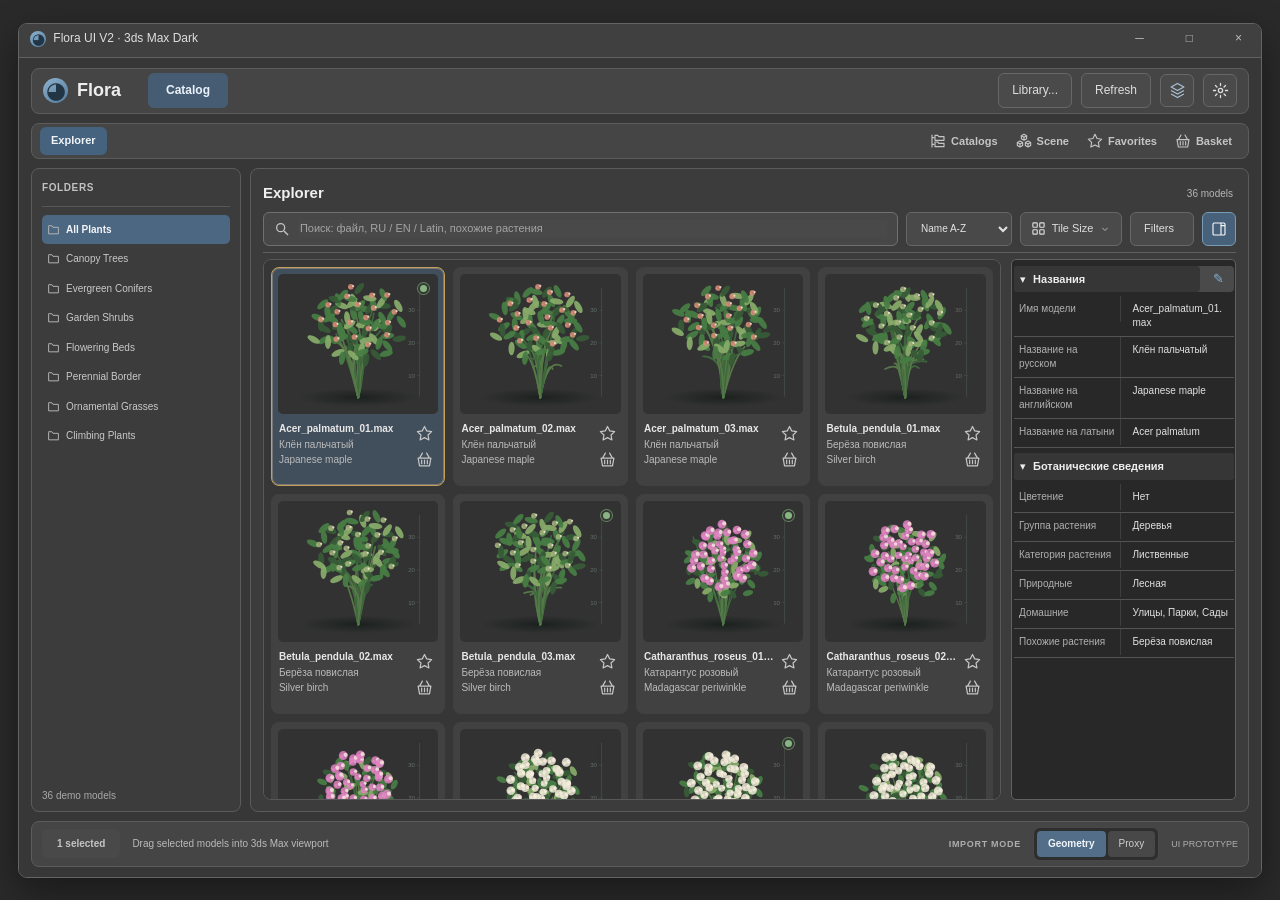
==== commit 89c6f870: "fix(ui): publish 3ds Max Dark under cache-safe standalone URL and redirect Warm Gray" ====
--- a/flora-ui-warm/index.html
+++ b/flora-ui-warm/index.html
@@ -1,151 +1,7 @@
-<!doctype html>
-<html lang="ru">
-<head>
-  <meta charset="utf-8">
-  <meta name="viewport" content="width=device-width, initial-scale=1">
-  <title>Flora UI - 3ds Max Dark Theme</title>
-  <meta name="description" content="Flora UI 3ds Max inspired dark graphite user interface prototype">
-  <link rel="stylesheet" href="./styles.css">
-  <script src="./app.js" defer></script>
-</head>
-<body>
-<div class="stage">
-  <div class="desktop-window" id="floraApp">
-    <div class="os-bar"><span class="logo logo-mini" aria-hidden="true">◕</span> Flora UI V2 · 3ds Max Dark <span class="os-actions">─ &nbsp; □ &nbsp; ×</span></div>
-    <div class="application">
-      <header class="top-header">
-        <span class="logo" aria-hidden="true">◕</span><strong class="brand-title">Flora</strong>
-        <nav class="workspace-nav" aria-label="Application workspace">
-          <button type="button" class="workspace-tab active" data-workspace="catalog">Catalog</button>
-        </nav>
-        <span class="fill"></span>
-        <button class="toolbar-button" type="button" id="libraryButton">Library...</button>
-        <button class="toolbar-button" type="button" id="refreshButton">Refresh</button>
-        <a href="./material-manager.html" target="flora-material-manager" title="Material Manager - open separate window" aria-label="Open Material Manager" class="toolbar-button icon-button manager-link" id="managerButton">
-          <svg viewBox="0 0 24 24" width="17" height="17" fill="none" stroke="currentColor" stroke-width="1.7" stroke-linejoin="round"><path d="m12 2 9 5-9 5-9-5zM3 12l9 5 9-5M3 17l9 5 9-5"/></svg>
-        </a>
-        <button class="toolbar-button icon-button" type="button" title="Settings" aria-label="Open settings" id="settingsButton">
-          <svg viewBox="0 0 24 24" width="17" height="17" fill="none" stroke="currentColor" stroke-width="1.8" stroke-linecap="round"><circle cx="12" cy="12" r="3"/><path d="M12 2v3m0 14v3M2 12h3m14 0h3M4.9 4.9 7 7m10 10 2.1 2.1M19.1 4.9 17 7M7 17l-2.1 2.1"/></svg>
-        </button>
-        <span class="app-version">3ds Max 2026 · Corona 14</span>
-      </header>
-
-      <section id="catalogWorkspace" class="workspace-container">
-        <nav class="catalog-nav" aria-label="Разделы библиотеки">
- <div id="catalogTabs" class="catalog-tabs"></div><span class="fill"></span>
- <div class="catalog-actions" aria-label="Разделы Flora">
- <div class="catalogs-dropdown" id="catalogsDropdown"><button type="button" class="catalog-tab icon-nav catalogs-trigger" id="catalogsButton" title="Catalogs" aria-label="Catalogs" aria-expanded="false" aria-haspopup="true"><svg viewBox="0 0 24 24" aria-hidden="true"><path d="M3 3v18M3 7h3M3 17h3"/><path d="M7.5 3.5h4l1.8 2H21v5.5H7.5z"/><path d="M7.5 13.5h4l1.8 2H21v5H7.5z"/></svg><span class="nav-label">Catalogs</span></button><div id="catalogsMenu" class="catalogs-menu" hidden role="menu"></div></div>
- <button type="button" class="catalog-tab icon-nav" data-catalog="scene" title="Scene" aria-label="Scene"><svg viewBox="0 0 24 24" aria-hidden="true"><path d="m12 2 4 2.25v4.5L12 11 8 8.75v-4.5L12 2Z M8 4.25 12 6.5l4-2.25 M12 6.5V11"/><path d="m6 12 4 2.25v4.5L6 21l-4-2.25v-4.5L6 12Z M2 14.25 6 16.5l4-2.25 M6 16.5V21"/><path d="m18 12 4 2.25v4.5L18 21l-4-2.25v-4.5L18 12Z M14 14.25l4 2.25 4-2.25 M18 16.5V21"/></svg><span class="nav-label">Scene</span></button>
- <button type="button" class="catalog-tab icon-nav" data-catalog="favorites" title="Favorites" aria-label="Favorites"><svg viewBox="0 0 24 24" aria-hidden="true"><path d="m12 2 3.1 6.28 6.94 1.01-5.02 4.9 1.18 6.92L12 17.84l-6.2 3.27 1.18-6.92-5.02-4.9 6.94-1.01z"/></svg><span class="nav-label">Favorites</span></button>
- <button type="button" class="catalog-tab icon-nav" data-catalog="basket" title="Basket" aria-label="Basket"><svg viewBox="0 0 24 24" aria-hidden="true"><path d="m5 10 4-7m10 7-4-7M3 10h18l-2 11H5L3 10Z"/><path d="M8 13v5m4-5v5m4-5v5"/></svg><span class="nav-label">Basket</span><span id="navBasketCount" class="icon-count" hidden></span></button>
- </div></nav></nav>
-        <main class="catalog-body" id="catalogBody">
-          <aside class="sidebar">
-            <div class="sidebar-heading" id="sidebarHeading">FOLDERS</div>
-            <div id="sidebarContent" class="sidebar-content" role="tree"></div>
-            <div id="sidebarFooter" class="sidebar-footer">36 demo models</div>
-          </aside>
-          <section class="library-area">
-            <div class="content-heading"><div><h1 id="collectionTitle">Explorer</h1><p id="collectionPath" hidden></p></div><div class="content-actions"><button id="explorerInfoButton" type="button" class="toolbar-button" hidden>Import Descriptions</button><div id="explorerInfoStatus" class="explorer-info-status" hidden></div><div id="contentTag" class="content-tag" hidden>Curated collection · concept</div><span id="modelCount" class="model-count">36 models</span></div></div>
-            <div id="collectionDescription" class="composition-intro" hidden></div>
-            <div class="search-toolbar">
-              <div class="search-holder"><svg viewBox="0 0 24 24" width="16" height="16" fill="none" stroke="currentColor" stroke-width="2"><circle cx="10" cy="10" r="6"/><path d="m15 15 6 6"/></svg><input id="modelSearch" type="search" placeholder="Поиск: файл, RU / EN / Latin, похожие растения" autocomplete="off" aria-label="Search plant models"></div>
-              <select id="sortSelect" aria-label="Sort models"><option value="asc">Name A-Z</option><option value="desc">Name Z-A</option></select>
-              <button type="button" class="toolbar-button tile-trigger" id="tileSizeButton" title="Tile Size" aria-label="Tile Size" aria-haspopup="dialog" aria-controls="tileSizePopover" aria-expanded="false"><svg viewBox="0 0 24 24" aria-hidden="true"><rect x="3" y="3" width="7" height="7" rx="1.2"/><rect x="14" y="3" width="7" height="7" rx="1.2"/><rect x="3" y="14" width="7" height="7" rx="1.2"/><rect x="14" y="14" width="7" height="7" rx="1.2"/></svg><span>Tile Size</span><svg viewBox="0 0 24 24" aria-hidden="true"><path d="m7 10 5 5 5-5"/></svg></button>
-              <button id="filterButton" type="button" class="toolbar-button filter-trigger" aria-expanded="false">Filters <span id="filterCount"></span></button>
-              <button id="propertyPanelButton" type="button" class="toolbar-button icon-button active" title="Show or hide Properties" aria-label="Show or hide Properties" aria-pressed="true"><svg viewBox="0 0 24 24" width="16" height="16" fill="none" stroke="currentColor" stroke-width="1.7"><rect x="3" y="3" width="18" height="18" rx="2"/><path d="M15 3v18M15 7h6"/></svg></button>
-            </div>
-            <div id="filterPanel" class="filter-panel" hidden aria-label="Фильтры растений">
-              <div class="filter-header"><strong>Фильтры</strong><span id="filterPanelCount" class="filter-active-count" hidden></span><span class="fill"></span><button type="button" id="resetFilters" class="toolbar-button">Сбросить</button></div>
-              <div id="filterScroll" class="filter-scroll" tabindex="0" aria-label="Прокручиваемые фильтры">
-                <div class="filter-content">
-                  <div class="filter-controls">
-                    <label>Группа растения<select id="filterGroup"><option value="">Все группы</option></select></label>
-                    <label>Категория растения<select id="filterCategory" disabled><option value="">Сначала выберите группу</option></select></label>
-                    <fieldset class="filter-flowering"><legend>Цветение</legend><div class="filter-segments" id="filterFlowerSegments">
-                      <button type="button" data-flowering="" class="active" aria-pressed="true">Все</button>
-                      <button type="button" data-flowering="Да" aria-pressed="false">Да</button>
-                      <button type="button" data-flowering="Нет" aria-pressed="false">Нет</button>
-                    </div></fieldset>
-                    <div class="filter-height"><div class="filter-field-label">Высота, см <small>позже</small></div><div class="filter-height-fields"><input id="filterMinHeight" type="number" min="0" placeholder="От" aria-label="Высота от" disabled><input id="filterMaxHeight" type="number" min="0" placeholder="До" aria-label="Высота до" disabled></div></div>
-                  </div>
-                  <section class="filter-environment" aria-label="Фильтрация по среде">
-                    <div class="filter-section-heading"><strong>Среда</strong></div>
-                    <div class="filter-environment-controls">
-                      <label>Тип среды<select id="filterEnvironment">
-                        <option value="">Все среды</option>
-                        <option value="Природные">Природные</option>
-                        <option value="Домашние">Домашние</option>
-                      </select></label>
-                      <label>Категория среды<select id="filterEnvironmentCategory" disabled>
-                        <option value="">Сначала выберите тип среды</option>
-                      </select></label>
-                    </div>
-                  </section>
-                </div>
-              </div>
-            </div>
-            <div class="results-shell" id="resultsShell">
-              <div id="modelGrid" class="model-grid" role="list" aria-label="Plant models"></div>
-              <aside id="propertiesPanel" class="properties-panel" aria-label="Properties">
-                <div id="propertiesResize" class="properties-resize" role="separator" aria-label="Resize Properties" tabindex="0" aria-orientation="vertical"></div>
-                <div id="propertyRows" class="property-rows"><p class="empty-property">Select a model or thematic collection to inspect its properties.</p></div>
-              </aside>
-            </div>
-          </section>
-        </main>
-        <footer class="statusbar" id="catalogFooter">
-          <span class="selected-pill" id="selectionCount">0 selected</span><span id="statusHint">Drag selected models into 3ds Max viewport</span>
-          <span class="fill"></span><span class="footer-label">IMPORT MODE</span>
-          <div class="segmented" id="proxyControls" role="group" aria-label="Import Mode"><button type="button" data-proxy="Geometry" class="active">Geometry</button><button type="button" data-proxy="Proxy">Proxy</button></div>
-          <span class="prototype-note">UI PROTOTYPE</span>
-        </footer>
-      <section id="basketWorkspace" class="basket-workspace" hidden aria-labelledby="basketHeading">
-        <div class="basket-top">
-          <div>
-            <div class="basket-eyebrow">FLORA / CATALOG</div>
-            <h1 id="basketHeading">Import Basket <span id="basketCount" class="basket-heading-count">0 plants</span></h1>
-            <p>Collect models from Explorer, Favorites and installed catalogs. Import uses the existing Flora workflow in 3ds Max.</p>
-          </div>
-          <button type="button" class="toolbar-button" id="basketClear">Clear Basket</button>
-        </div>
-        <div class="basket-toolbar">
-          <div class="basket-toolbar-info"><strong id="basketSummary">0 models in basket</strong><span>Checked models will participate in the batch import</span></div>
-          <button type="button" class="toolbar-button tile-trigger" id="basketTileSizeButton" title="Tile Size" aria-label="Tile Size" aria-haspopup="dialog" aria-controls="tileSizePopover" aria-expanded="false"><svg viewBox="0 0 24 24" aria-hidden="true"><rect x="3" y="3" width="7" height="7" rx="1.2"/><rect x="14" y="3" width="7" height="7" rx="1.2"/><rect x="3" y="14" width="7" height="7" rx="1.2"/><rect x="14" y="14" width="7" height="7" rx="1.2"/></svg><span>Tile Size</span><svg viewBox="0 0 24 24" aria-hidden="true"><path d="m7 10 5 5 5-5"/></svg></button>
-        </div>
-        <div id="basketGrid" class="basket-grid" role="list" aria-label="Models in import basket"></div>
-        <footer class="statusbar basket-footer">
-          <span class="selected-pill" id="basketSelectedCount">0 checked</span>
-          <span class="basket-footer-hint">Merge or Corona Proxy · origin (0, 0, 0) · original source names</span>
-          <span class="fill"></span>
-          <span class="footer-label">IMPORT MODE</span><div class="segmented" id="basketProxyControls" role="group" aria-label="Basket Import Mode"><button type="button" data-proxy="Geometry" class="active">Geometry</button><button type="button" data-proxy="Proxy">Proxy</button></div>
-          <span class="basket-demo-label">UI PROTOTYPE</span>
-          <button id="basketImport" type="button" class="primary" disabled>Import</button>
-        </footer>
-      </section>
-      </section>
-
-    </div>
-  </div>
-</div>
-
-<div id="modalBackdrop" class="modal-backdrop" hidden>
-  <div class="modal" role="dialog" aria-modal="true" aria-labelledby="modalTitle">
-    <div class="modal-header"><h2 id="modalTitle">Settings</h2><button type="button" id="closeModal" class="close-button" aria-label="Close">×</button></div>
-    <div id="modalBody"></div>
-    <div class="modal-footer"><button id="modalCancel" class="toolbar-button">Cancel</button><button id="modalConfirm" class="primary">Done</button></div>
-  </div>
-</div>
-
-<div id="tileSizePopover" class="tile-size-popover" role="dialog" aria-label="Tile Size" hidden>
- <div class="tile-popover-heading"><label for="tileSize">Tile Size</label><output id="tileSizeValue" for="tileSize">176 px</output></div>
- <input id="tileSize" type="range" min="136" max="260" step="2" value="176" aria-label="Размер карточек, крайнее положение: Table View">
- <div class="tile-popover-hint">Последнее положение - Table View</div>
-</div>
-<div id="plantContextMenu" class="plant-context-menu" role="menu" hidden>
-  <button type="button" id="contextAddBasket" role="menuitem">Add to Basket</button>
-  <button type="button" id="contextSelectModel" role="menuitem">Select Model</button>
-</div>
-<div class="toast" id="toast" role="status" aria-live="polite" hidden></div>
-</body>
-</html>+<!doctype html><html lang="ru"><head><meta charset="utf-8">
+<meta name="viewport" content="width=device-width, initial-scale=1">
+<meta http-equiv="refresh" content="0; url=../flora-ui-max/">
+<link rel="canonical" href="https://astrawork-1104.github.io/sylva/flora-ui-max/">
+<title>Flora - 3ds Max Dark</title><style>html,body{background:#303030;color:#ddd;font:14px "Segoe UI",Arial,sans-serif;padding:12px}a{color:#aecae0}</style></head>
+<body><p>Новая версия Flora в цветах 3ds Max: <a href="../flora-ui-max/">открыть актуальный макет</a>.</p>
+<script>location.replace("../flora-ui-max/");</script></body></html>
